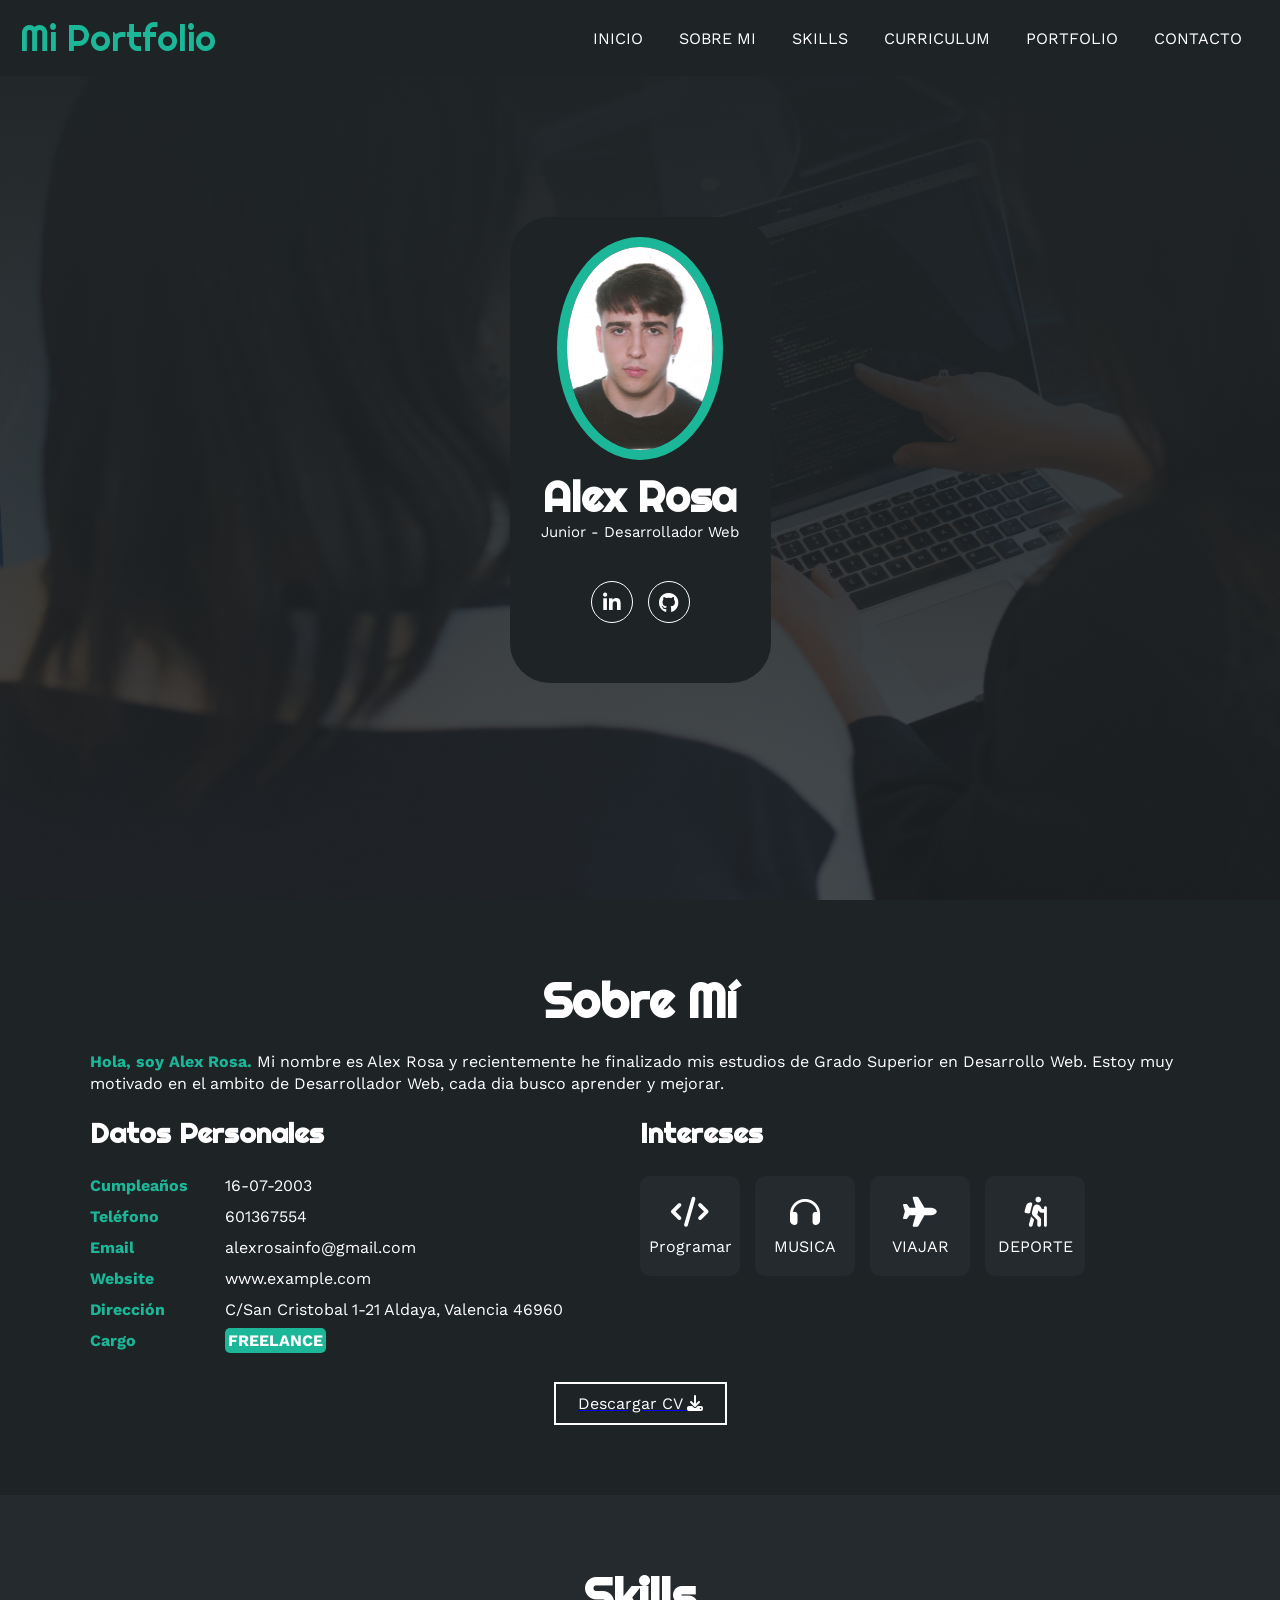
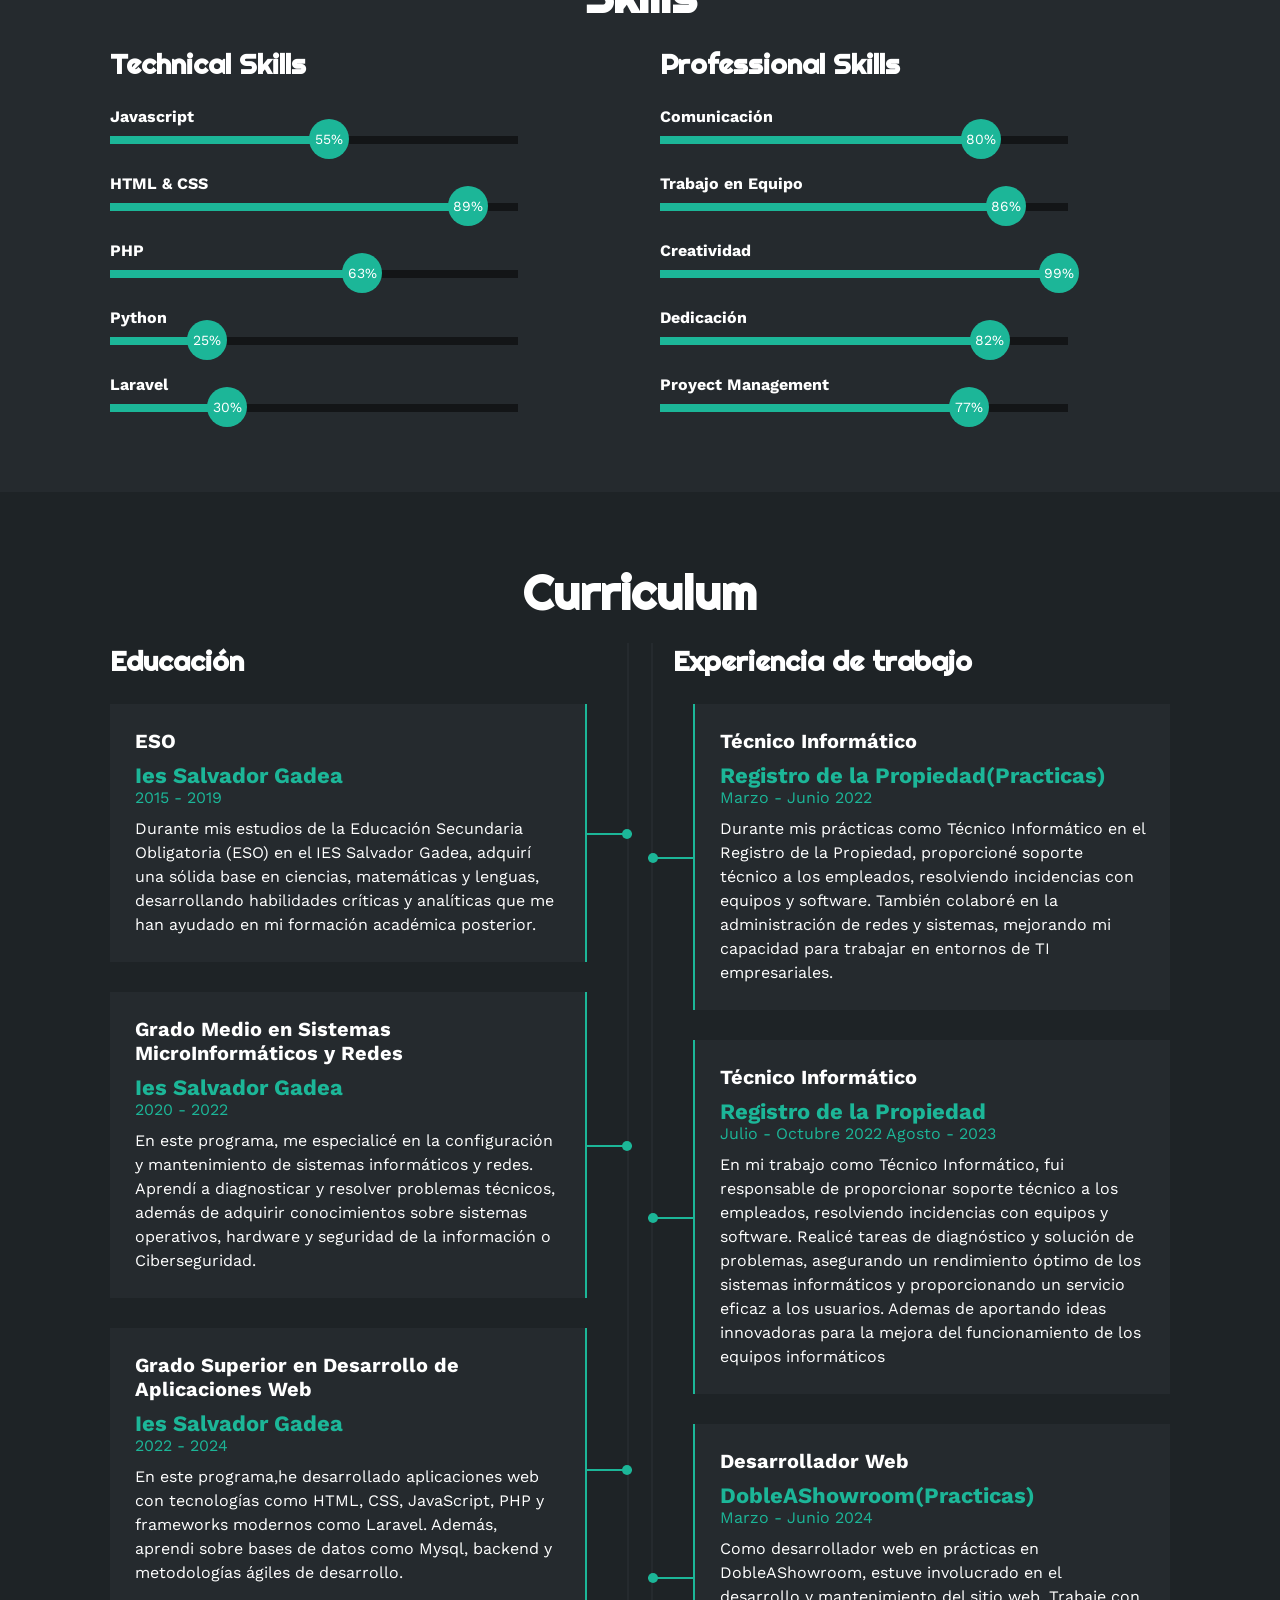
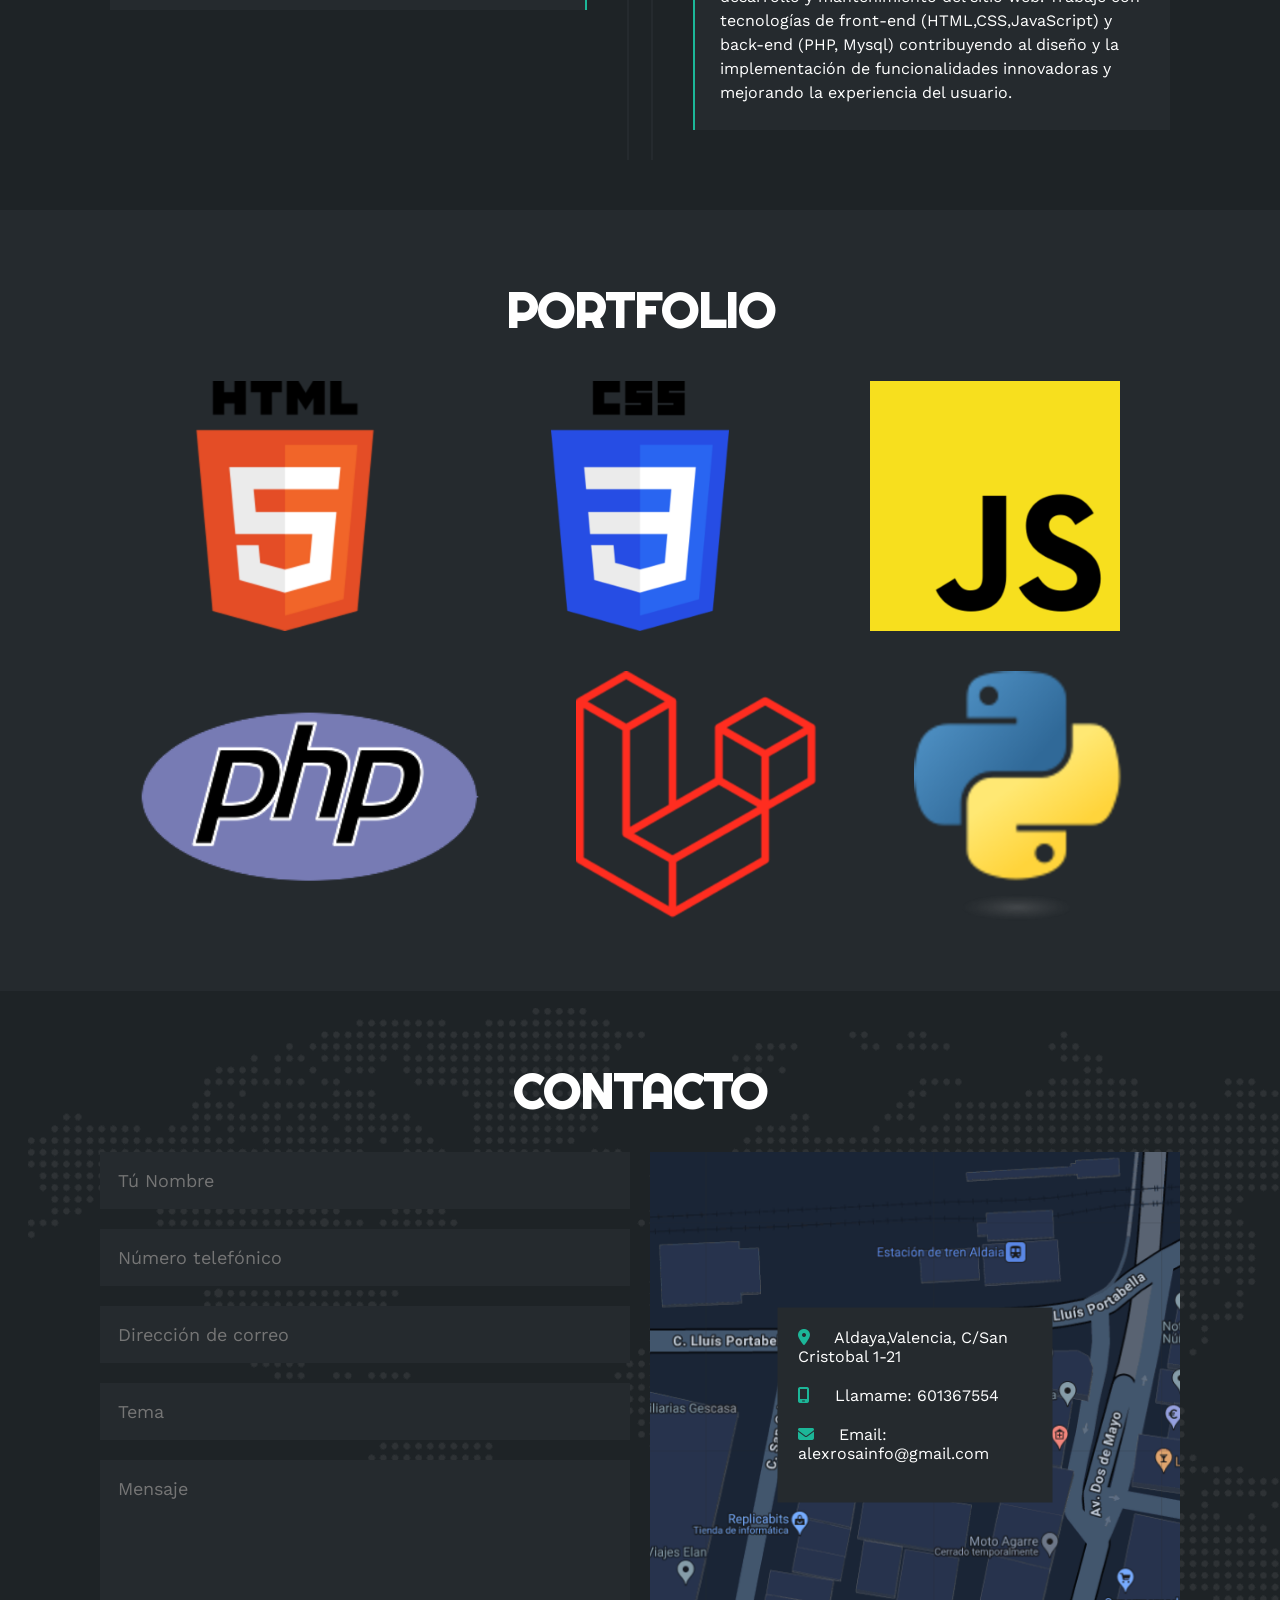
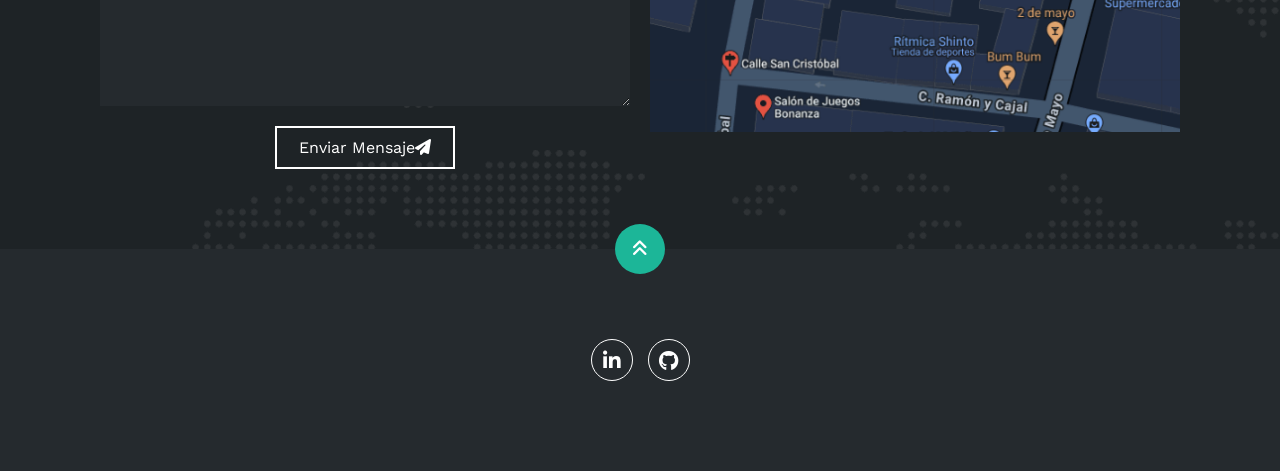
==== index.html @ 748b53f8 "update" ====
<!DOCTYPE html>
<html lang="es">
<head>
    <meta charset="UTF-8">
    <meta http-equiv="X-UA-Compatible" content="IE=edge">
    <meta name="viewport" content="width=device-width, initial-scale=1.0">
    <link rel="stylesheet" href="https://cdnjs.cloudflare.com/ajax/libs/font-awesome/6.1.2/css/all.min.css" integrity="sha512-1sCRPdkRXhBV2PBLUdRb4tMg1w2YPf37qatUFeS7zlBy7jJI8Lf4VHwWfZZfpXtYSLy85pkm9GaYVYMfw5BC1A==" crossorigin="anonymous" referrerpolicy="no-referrer" />
    <title>Portfolio</title>
    <link rel="stylesheet" href="estilo.css">
</head>
<body>
    <!-- MENU ENCABEZADO -->
    <div class="contenedor-header">
        <header>
            <div class="logo">
                <a href="#">Mi Portfolio</a>
            </div>
            <nav id="nav">
                <ul>
                    <li><a href="#inicio" onclick="seleccionar()">INICIO</a></li>
                    <li><a href="#sobremi" onclick="seleccionar()">SOBRE MI</a></li>
                    <li><a href="#skills" onclick="seleccionar()">SKILLS</a></li>
                    <li><a href="#curriculum" onclick="seleccionar()">CURRICULUM</a></li>
                    <li><a href="#portfolio" onclick="seleccionar()">PORTFOLIO</a></li>
                    <li><a href="#contacto" onclick="seleccionar()">CONTACTO</a></li>
                </ul>
            </nav>
            <div class="nav-responsive" onclick="mostrarOcultarMenu()">
                <i class="fa-solid fa-bars"></i>
            </div>
        </header>
    </div>

    <!-- SECCION INICIO -->
    <section id="inicio" class="inicio">
        <div class="contenido-banner">
            <div class="contenedor-img">
                <img src="img\hero.png" alt="">
            </div>
            <h1>Alex Rosa</h1>
            <h2>Junior - Desarrollador Web</h2>
            <div class="redes">
                <a href="https://www.linkedin.com/in/alex-rosa-garcía-aa5328310/"><i class="fa-brands fa-linkedin-in"></i></a>
                <a href="https://github.com/AlexRosa16"><i class="fa-brands fa-github"></i></a> 
            </div>
        </div>
    </section>

    <!-- SECCION SOBRE MI -->
    <section id="sobremi" class="sobremi">
        <div class="contenido-seccion">
            <h2>Sobre Mí</h2>
            <p><span>Hola, soy Alex Rosa.</span> Mi nombre es Alex Rosa y recientemente he finalizado mis estudios de Grado Superior en Desarrollo Web. Estoy muy motivado en el ambito de Desarrollador Web, cada dia busco aprender y mejorar.
                </p>

            <div class="fila">
                <!-- datos personales -->
                <div class="col">
                    <h3>Datos Personales</h3>
                    <ul>
                        <li>
                            <strong>Cumpleaños</strong>
                            16-07-2003
                        </li>
                        <li>
                            <strong>Teléfono</strong>
                            601367554
                        </li>
                        <li>
                            <strong>Email</strong>
                            alexrosainfo@gmail.com
                        </li>
                        <li>
                            <strong>Website</strong>
                            www.example.com
                        </li>
                        <li>
                            <strong>Dirección</strong>
                            C/San Cristobal 1-21 Aldaya, Valencia 46960
                        </li>
                        <li>
                            <strong>Cargo</strong>
                            <span>FREELANCE</span>
                        </li>
                    </ul>
                </div>

                <!-- intereses -->
                <div class="col">
                    <h3>Intereses</h3>
                    <div class="contenedor-intereses">
                        <div class="interes">
                            <i class="fa-solid fa-code"></i>
                            <span>Programar</span>
                        </div>
                        <div class="interes">
                            <i class="fa-solid fa-headphones"></i>
                            <span>MUSICA</span>
                        </div>
                        <div class="interes">
                            <i class="fa-solid fa-plane"></i>
                            <span>VIAJAR</span>
                        </div>

                        <div class="interes">
                            <i class="fa-solid fa-person-hiking"></i>
                            <span>DEPORTE</span>
                        </div>
                    </div>
                </div>
            </div>
            <a href="\Escritorio\curriculum" download="CV Alex Rosa García.pdf">
                <button>
                    Descargar CV <i class="fa-solid fa-download"></i>
                    <span class="overlay"></span>
                </button>            
            </a>
        </div>
    </section>

    <!-- SECCION SKILLS -->
    <section class="skills" id="skills">
        <div class="contenido-seccion">
            <h2>Skills</h2>
            <div class="fila">
                <!-- Technical Skill -->
                <div class="col">
                    <h3>Technical Skills</h3>
                    <div class="skill">
                        <span>Javascript</span>
                        <div class="barra-skill">
                            <div class="progreso">
                                <span>55%</span>
                            </div>
                        </div>
                    </div>
                    <div class="skill">
                        <span>HTML & CSS</span>
                        <div class="barra-skill">
                            <div class="progreso">
                                <span>89%</span>
                            </div>
                        </div>
                    </div>
                    <div class="skill">
                        <span>PHP</span>
                        <div class="barra-skill">
                            <div class="progreso">
                                <span>63%</span>
                            </div>
                        </div>
                    </div>
                    <div class="skill">
                        <span>Python</span>
                        <div class="barra-skill">
                            <div class="progreso">
                                <span>25%</span>
                            </div>
                        </div>
                    </div>
                    <div class="skill">
                        <span>Laravel</span>
                        <div class="barra-skill">
                            <div class="progreso">
                                <span>30%</span>
                            </div>
                        </div>
                    </div>
                </div>
                <!-- Professional Skills -->
                <div class="col">
                    <h3>Professional Skills</h3>
                    <div class="skill">
                        <span>Comunicación</span>
                        <div class="barra-skill">
                            <div class="progreso">
                                <span>80%</span>
                            </div>
                        </div>
                    </div>
                    <div class="skill">
                        <span>Trabajo en Equipo</span>
                        <div class="barra-skill">
                            <div class="progreso">
                                <span>86%</span>
                            </div>
                        </div>
                    </div>
                    <div class="skill">
                        <span>Creatividad</span>
                        <div class="barra-skill">
                            <div class="progreso">
                                <span>99%</span>
                            </div>
                        </div>
                    </div>
                    <div class="skill">
                        <span>Dedicación</span>
                        <div class="barra-skill">
                            <div class="progreso">
                                <span>82%</span>
                            </div>
                        </div>
                    </div>
                    <div class="skill">
                        <span>Proyect Management</span>
                        <div class="barra-skill">
                            <div class="progreso">
                                <span>77%</span>
                            </div>
                        </div>
                    </div>
                </div>
            </div>
        </div>
    </section>

    <!-- SECCION CURRICULUM -->
    <section id="curriculum" class="curriculum">
        <div class="contenido-seccion">
            <h2>Curriculum</h2>
            <div class="fila">
                <div class="col izquierda">
                    <h3>Educación</h3>
                    <div class="item izq">
                        <h4>ESO</h4>
                        <span class="casa">Ies Salvador Gadea</span>
                        <span class="fecha">2015 - 2019</span>
                        <p>Durante mis estudios de la Educación Secundaria Obligatoria (ESO) en el IES Salvador Gadea, adquirí una sólida base en ciencias, matemáticas y lenguas, desarrollando habilidades críticas y analíticas que me han ayudado en mi formación académica posterior.</p>
                        <div class="conectori">
                            <div class="circuloi"></div>
                        </div>
                    </div>
                    <div class="item izq">
                        <h4>Grado Medio en Sistemas MicroInformáticos y Redes</h4>
                        <span class="casa">Ies Salvador Gadea</span>
                        <span class="fecha">2020 - 2022</span>
                        <p>En este programa, me especialicé en la configuración y mantenimiento de sistemas informáticos y redes. Aprendí a diagnosticar y resolver problemas técnicos, además de adquirir conocimientos sobre sistemas operativos, hardware y seguridad de la información o Ciberseguridad.</p>
                        <div class="conectori">
                            <div class="circuloi"></div>
                        </div>
                    </div>
                    <div class="item izq">
                        <h4>Grado Superior en Desarrollo de Aplicaciones Web</h4>
                        <span class="casa">Ies Salvador Gadea</span>
                        <span class="fecha">2022 - 2024</span>
                        <p>En este programa,he desarrollado aplicaciones web con tecnologías como HTML, CSS, JavaScript, PHP y frameworks modernos como Laravel. Además, aprendi sobre bases de datos como Mysql, backend y metodologías ágiles de desarrollo.</p>
                        <div class="conectori">
                            <div class="circuloi"></div>
                        </div>
                    </div>
                </div>

                <div class="col derecha">
                    <h3>Experiencia de trabajo</h3>
                    <div class="item der">
                        <h4>Técnico Informático</h4>
                        <span class="casa">Registro de la Propiedad(Practicas)</span>
                        <span class="fecha">Marzo - Junio 2022</span>
                        <p>Durante mis prácticas como Técnico Informático en el Registro de la Propiedad, proporcioné soporte técnico a los empleados, resolviendo incidencias con equipos y software. También colaboré en la administración de redes y sistemas, mejorando mi capacidad para trabajar en entornos de TI empresariales.</p>
                        <div class="conectord">
                            <div class="circulod"></div>
                        </div>
                    </div>
                    <div class="item der">
                        <h4>Técnico Informático</h4>
                        <span class="casa">Registro de la Propiedad</span>
                        <span class="fecha">Julio - Octubre 2022 Agosto - 2023</span>
                        <p>En mi trabajo como Técnico Informático, fui responsable de proporcionar soporte técnico a los empleados, resolviendo incidencias con equipos y software. Realicé tareas de diagnóstico y solución de problemas, asegurando un rendimiento óptimo de los sistemas informáticos y proporcionando un servicio eficaz a los usuarios. Ademas de aportando ideas innovadoras para la mejora del funcionamiento de los equipos informáticos</p>
                        <div class="conectord">
                            <div class="circulod"></div>
                        </div>
                    </div>
                    <div class="item der">
                        <h4>Desarrollador Web</h4>
                        <span class="casa">DobleAShowroom(Practicas)</span>
                        <span class="fecha">Marzo - Junio 2024</span>
                        <p>Como desarrollador web en prácticas en DobleAShowroom, estuve involucrado en el desarrollo y mantenimiento del sitio web. Trabaje con tecnologías de front-end (HTML,CSS,JavaScript) y back-end (PHP, Mysql) contribuyendo al diseño y la implementación de funcionalidades innovadoras y mejorando la experiencia del usuario.</p>
                        <div class="conectord">
                            <div class="circulod"></div>
                        </div>
                    </div>
                </div>
            </div>
        </div>
    </section>

    <!-- SECCION PORTFOLIO -->
    <section id="portfolio" class="portfolio">
        <div class="contenido-seccion">
            <h2>PORTFOLIO</h2>
            <div class="galeria">
                <div class="proyecto">
                    <img src="img/htmld.png" alt="">
                    <div class="overlay">
                        <h3>HTML</h3>
                    </div>
                </div>
                <div class="proyecto">
                    <img src="img/css.png" alt="">
                    <div class="overlay">
                        <h3>CSS</h3>
                    </div>
                </div>
                <div class="proyecto">
                    <img src="img/js.png" alt="">
                    <div class="overlay">
                        <h3>JavaScript</h3>
                    </div>
                </div>
                <div class="proyecto1">
                    <img src="img/php.png" alt="">
                    <div class="overlay">
                        <h3>PHP</h3>
                    </div>
                </div>
                <div class="proyecto">
                    <img src="img/Laravel.png" alt="">
                    <div class="overlay">
                        <h3>Laravel</h3>
                    </div>
                </div>
                <div class="proyecto">
                    <img src="img/Python.png" alt="">
                    <div class="overlay">
                        <h3>Python</h3>
                    </div>
                </div>
            </div>
        </div>
    </section>

    <!-- SECCION CONTACTO -->
    <section id="contacto" class="contacto">
        <div class="contenido-seccion">
            <h2>CONTACTO</h2>
            <div class="fila">
                <!-- Formulario -->
                <div class="col">
                    <input type="text" placeholder="Tú Nombre">
                    <input type="text" placeholder="Número telefónico">
                    <input type="text" placeholder="Dirección de correo">
                    <input type="text" placeholder="Tema">
                    <textarea name="" id="" cols="30" rows="10" placeholder="Mensaje"></textarea>
                    <button>
                        Enviar Mensaje<i class="fa-solid fa-paper-plane"></i>
                        <span class="overlay"></span>
                    </button>
                </div>
                <!-- Mapa -->
                <div class="col">
                    <img src="img/ubicacion.png" alt="">
                    <div class="info">
                        <ul>
                            <li>
                                <i class="fa-solid fa-location-dot"></i>
                                Aldaya,Valencia, C/San Cristobal 1-21
                            </li>
                            <li>
                                <i class="fa-solid fa-mobile-screen"></i>
                                Llamame: 601367554
                            </li>
                            <li>
                                <i class="fa-solid fa-envelope"></i>
                                Email: alexrosainfo@gmail.com
                            </li>
                        </ul>
                    </div>
                </div>
            </div>
        </div>
    </section>

    <!-- footer -->
    <footer>
        <a href="#inicio" class="arriba">
            <i class="fa-solid fa-angles-up"></i>
        </a>
        <div class="redes">
            <a href="https://www.linkedin.com/in/alex-rosa-garcía-aa5328310/"><i class="fa-brands fa-linkedin-in"></i></a>
            <a href="https://github.com/AlexRosa16"><i class="fa-brands fa-github"></i></a> 
        </div>
    </footer>

    <script src="script.js"></script>
</body>
</html>
---- estilo.css ----
@import url('https://fonts.googleapis.com/css2?family=Righteous&family=Work+Sans:wght@100;300;400;600;800&display=swap');
*{
    box-sizing: border-box;
    font-family: 'Work Sans';
    margin: 0;
    padding: 0;
}
html{
    /* me permite deslizar cuando hago clic en los links del menu */
    scroll-behavior: smooth;
}
/* MENU */
.contenedor-header{
    background: #1e2326;
    position: fixed;
    width: 100%;
    top: 0;
    left: 0;    
    z-index: 99;
}
.contenedor-header header{
    max-width: 1400px;
    margin: auto;
    display: flex;
    justify-content: space-between;
    align-items: center;
    padding: 15px 20px;
}
.contenedor-header header .logo a{
    font-family: 'Righteous';
    font-size: 36px;
    color: #1CB698;
    text-decoration: none;
}
.contenedor-header header ul{
    display: flex;
    list-style: none;
}
.contenedor-header header nav ul li a{
    text-align: none;
    color: #fff;
    margin: 0 15px;
    padding: 3px;
    transition: .5s;
    text-decoration: none;
}
.contenedor-header header nav ul li a:hover{
    color: #1CB698;
}
.nav-responsive{
    background-color: #1CB698;
    color:#fff;
    padding: 5px 10px;
    border-radius: 5px;
    cursor: pointer;
    display: none;
}
/* SECCION I N I C I O */
.inicio{
    background: linear-gradient(to top, rgba(30,35,38,.8), rgba(30,35,38,1)),
    url(img/fondo.jpg);
    background-size: cover;
    height: 100vh;
    color: #fff;
    display: flex;
    align-items: center;
}
.inicio .contenido-banner{
    padding: 20px;
    background-color: #1e2326;
    max-width: 350px;
    margin: auto;
    text-align: center;
    border-radius: 40px;
}
.inicio .contenido-banner img{
    margin-top: 20px;
    border: 10px solid #1CB698;
    display: block;
    width: 75%;
    margin: auto;
    border-radius: 50%;
}
.inicio .contenido-banner h1{
    margin-top: 10px;
    font-size: 42px;
    font-family: 'Righteous';
}
.inicio .contenido-banner h2{
    font-size: 15px;
    font-weight: normal;
}
.inicio .contenido-banner .redes a{
    color: #fff;
    display: inline-block;
    text-decoration: none;
    border: 1px solid #fff;
    border-radius: 100%;
    width: 42px;
    height: 42px;
    line-height: 42px;
    margin: 40px 5px;
    font-size: 20px;
    transition: .3s;
}
.inicio .contenido-banner .redes a:hover{
    background-color: #1CB698;
}
.sobremi{
    background-color: #1e2326;
    color: #fff;
    padding: 50px 20px;
}
.sobremi .contenido-seccion{
    max-width: 1100px;
    margin: auto;
}
.sobremi h2{
    font-size: 48px;
    font-family: 'Righteous';
    text-align: center;
    padding: 20px 0;

}
.sobremi .contenido-seccion p{
    font: 18px;
    line-height: 22px;
    margin-bottom: 20px;
}
.sobremi .contenido-seccion p span{
    color: #1CB698;
    font-weight: bold;
}
.sobremi .fila{
    display: flex;
}
.sobremi .fila .col
{
    width: 50%;
}
.sobremi .fila .col h3{
    font-size: 28px;
    font-family: 'Righteous';
    margin-bottom: 25px;
}
.sobremi .fila .col ul{
    list-style: none;
}
.sobremi .fila .col ul li{
    margin: 12px 0;
}
.sobremi .fila .col ul li strong{
    display: inline-block;
    color: #1CB698;
    width: 130px;
}
.sobremi .fila .col ul li span{
    background-color: #1CB698;
    padding: 3px;
    font-weight: bold;
    border-radius: 5px;
}
.sobremi .fila .col .contenedor-intereses{
    display: flex;
    flex-wrap: wrap;
}
.sobremi .fila .col .contenedor-intereses .interes{
    width: 100px;
    height: 100px;
    background-color: #252A2E;
    border-radius: 10px;
    margin: 0 15px 15px 0;
    display: flex;
    flex-direction: column;
    align-items: center;
    justify-content: center;
    transition: .3s;
}.sobremi .fila .col .contenedor-intereses .interes:hover{
    background-color: #1CB698;
}
.sobremi .fila .col .contenedor-intereses .interes i{
    font-size: 30px;
    margin-bottom: 10px;
}
.sobremi button{
    cursor: pointer;
    background-color: transparent;
    border: 2px solid #fff;
    width: fit-content;
    display: block;
    margin: 20px auto;
    padding: 10px 22px;
    font-size: 16px;
    color: #fff;
    position: relative;
    z-index: 10;
}
.sobremi button .overlay{
    position: absolute;
    top: 0;
    left: 0;
    width: 0;
    height: 100%;
    background-color: #1CB698;
    z-index: -1;
    transition: 1s;
}
.sobremi button:hover .overlay{
    width: 100%;
}
/* SECCION S K I L L S */
.skills{
    background-color: #252A2E;
    color: #fff;
    padding: 50px 20px;
}
.skills .contenido-seccion{
    max-width: 1100px;
    margin: auto;
}
.skills h2{
    font-size: 48px;
    font-family: 'Righteous';
    text-align: center;
    padding: 20px 0;

}
.skills .fila{
    display: flex;
}
.skills .fila .col{
    width: 50%;
    padding: 0 20px;
}
.skills .fila .col h3{
    font-size: 28px;
    font-family: 'Righteous';
    margin-bottom: 25px;
}
.skills .skill > span{
    font-weight: bold;
    display: block;
    margin-bottom: 10px;
}
.skills .skill .barra-skill{
    height: 8px;
    width: 80%;
    background-color: #131517;
    position: relative;
    margin-bottom: 30px;
}
.skills .skill .progreso{
    background-color: #1CB698;
    position: absolute;
    top: 0;
    left: 0;
    height: 8px;
}
.skills .skill .barra-skill span{
    position: absolute;
    height: 40px;
    width: 40px;
    background-color: #1CB698;
    border-radius: 50px;
    line-height: 40px;
    text-align: center;
    top: -17px;
    right: -15px;
    font-size: 14px;
}
/* Estas clases se agregaran dinamicamente mediante javascript */
.skills .skill .javascript{
    width: 0%;
    animation: 2s javascript forwards;
}
@keyframes javascript {
    0%{width: 0%;}
    100%{width: 55%;}
}

.skills .skill .htmlcss{
    width: 0%;
    animation: 2s htmlcss forwards;
}
@keyframes htmlcss {
    0%{width: 0%;}
    100%{width: 89%;}
}

.skills .skill .photoshop{
    width: 0%;
    animation: 2s photoshop forwards;
}
@keyframes photoshop {
    0%{width: 0%;}
    100%{width: 63%;}
}

.skills .skill .wordpress{
    width: 0%;
    animation: 2s wordpress forwards;
}
@keyframes wordpress {
    0%{width: 0%;}
    100%{width: 25%;}
}

.skills .skill .drupal{
    width: 0%;
    animation: 2s drupal forwards;
}
@keyframes drupal {
    0%{width: 0%;}
    100%{width: 30%;}
}

.skills .skill .comunicacion{
    width: 0%;
    animation: 2s comunicacion forwards;
}
@keyframes comunicacion {
    0%{width: 0%;}
    100%{width: 80%;}
}

.skills .skill .trabajo{
    width: 0%;
    animation: 2s trabajo forwards;
}
@keyframes trabajo {
    0%{width: 0%;}
    100%{width: 86%;}
}

.skills .skill .creatividad{
    width: 0%;
    animation: 2s creatividad forwards;
}
@keyframes creatividad {
    0%{width: 0%;}
    100%{width: 99%;}
}

.skills .skill .dedicacion{
    width: 0%;
    animation: 2s dedicacion forwards;
}
@keyframes dedicacion {
    0%{width: 0%;}
    100%{width: 82%;}
}

.skills .skill .proyect{
    width: 0%;
    animation: 2s proyect forwards;
}
@keyframes proyect {
    0%{width: 0%;}
    100%{width: 77%;}
}
/* SECCION CURRICULUM */
.curriculum{
    background-color: #1e2326;
    color: #fff;
    padding: 50px 20px;
}
.curriculum .contenido-seccion{
    max-width: 1100px;
    margin: auto;
}
.curriculum h2{
    font-size: 48px;
    font-family: 'Righteous';
    text-align: center;
    padding: 20px 0;

}
.curriculum .fila{
    display: flex;
    justify-content: space-between;
}
.curriculum .fila .col{
    width: 49%;
    padding: 0 20px;
}
.curriculum .fila .col h3{
    font-size: 28px;
    font-family: 'Righteous';
    margin-bottom: 25px;
}
.curriculum .fila .izquierda{
    border-right: 2px solid #252A2E;
}
.curriculum .fila .derecha{
    border-left: 2px solid #252A2E;
}
.curriculum .fila .item{
    padding: 25px;
    margin-bottom: 30px;
    background-color: #252A2E;
    position: relative;
}
.curriculum .fila .item h4{
    font-size: 20px;
    margin-bottom: 10px;
}
.curriculum .fila .item .casa{
    color: #1CB698;
    font-size: 22px;
    font-weight: bold;
    display: block;
}
.curriculum .fila .item .fecha{
    display: block;
    color: #1CB698;
    margin-bottom: 10px;
}
.curriculum .fila .item p{
    line-height: 24px;
}
.curriculum .fila .izq{
    border-right: 2px solid #1CB698;
    margin-right: 20px;
}
.curriculum .fila .der{
    border-left: 2px solid #1CB698;
    margin-left: 20px;
}
.curriculum .fila .item .conectori{
    height: 2px;
    background-color: #1CB698;
    width: 47px;
    position: absolute;
    top: 50%;
    right: -47px;
    z-index: 5;
}
.curriculum .fila .item .conectori .circuloi{
    display: block;
    height: 10px;
    width: 10px;
    border-radius: 50%;
    background-color: #1CB698;
    float: right;
    position: relative;
    bottom: 4px;
}
.curriculum .fila .item .conectord{
    height: 2px;
    background-color: #1CB698;
    width: 47px;
    position: absolute;
    top: 50%;
    left: -47px;
    z-index: 5;
}
.curriculum .fila .item .conectord .circulod{
    display: block;
    height: 10px;
    width: 10px;
    border-radius: 50%;
    background-color: #1CB698;
    float: left;
    position: relative;
    bottom: 4px;
}
/* SECCION PORTFOLIO */
.portfolio {
    background-color: #252A2E;
    color: #fff;
    padding: 50px 20px;
}

.portfolio .contenido-seccion {
    max-width: 1100px;
    margin: auto;
}

.portfolio h2 {
    font-size: 48px;
    font-family: 'Righteous';
    text-align: center;
    padding: 20px 0;
}

.portfolio .galeria {
    display: flex;
    flex-wrap: wrap;
    justify-content: space-around;
}

.portfolio .galeria .proyecto {
    position: relative;
    height: 250px; /* Altura fija para mantener proporción */
    margin: 20px;
    cursor: pointer;
    overflow: hidden; /* Oculta el desbordamiento de las imágenes */
}

.portfolio .galeria .proyecto img {
    width: 100%;
    height: 100%;
    object-fit: cover; /* Mantiene la proporción y llena el contenedor */
    display: block;
}


.portfolio .galeria .proyecto .overlay {
    position: absolute;
    top: 0;
    width: 100%;
    height: 100%;
    text-align: center;
    background: linear-gradient(rgba(28, 182, 152, 0.8), rgba(28, 182, 152, 0.8));
    display: flex;
    flex-direction: column;
    justify-content: center;
    transition: 1s;
    font-size: 18px;
    letter-spacing: 3px;
    opacity: 0;
}

.portfolio .galeria .proyecto .overlay h3 {
    margin-bottom: 20px;
    transition: 1s;
}

.portfolio .galeria .proyecto:hover .overlay {
    opacity: 1;
}

.portfolio .galeria .proyecto:hover .overlay h3 {
    margin-bottom: 0px;
}


.portfolio .galeria .proyecto1 {
    position: relative;
    height: 250px; /* Altura fija para mantener proporción */
    margin: 20px;
    cursor: pointer;
    overflow: hidden; /* Oculta el desbordamiento de las imágenes */
}

.portfolio .galeria .proyecto1 img {
    width: 340px;
    height: 100%;
    object-fit: cover; /* Mantiene la proporción y llena el contenedor */
    display: block;
}


.portfolio .galeria .proyecto1 .overlay {
    position: absolute;
    top: 0;
    width: 110%;
    height: 110%;
    text-align: center;
    background: linear-gradient(rgba(28, 182, 152, 0.8), rgba(28, 182, 152, 0.8));
    display: flex;
    flex-direction: column;
    justify-content: center;
    transition: 1s;
    font-size: 18px;
    letter-spacing: 3px;
    opacity: 0;
    padding: 100px;
}

.portfolio .galeria .proyecto1 .overlay h3 {
    margin-bottom: 20px;
    transition: 1s;
}

.portfolio .galeria .proyecto1:hover .overlay {
    opacity: 1;
}

.portfolio .galeria .proyecto1:hover .overlay h3 {
    margin-bottom: 0px;
}

/* SECCION CONTACTO */
.contacto{
    background-image: url(img/contact_bg.png);
    background-color: #1e2326;
    color: #fff;
    padding: 50px 0;
}
.contacto .contenido-seccion{
    max-width: 1100px;
    margin: auto;
}
.contacto h2{
    font-size: 48px;
    font-family: 'Righteous';
    text-align: center;
    padding: 20px 0;
}
.contacto .fila{
    display: flex;
}
.contacto .col{
    width: 50%;
    padding: 10px;
    position: relative;
}
.contacto .col input, .contacto .col textarea{
    display: block;
    width: 100%;
    padding: 18px;
    border: none;
    margin-bottom: 20px;
    background-color: #252A2E;
    color: #fff;
    font-size: 18px;
}
.contacto button{
    cursor: pointer;
    background-color: transparent;
    border: 2px solid #fff;
    width: fit-content;
    display: block;
    margin: 20px auto;
    padding: 10px 22px;
    font-size: 16px;
    color: #fff;
    position: relative;
    z-index: 10;
}
.contacto button .overlay{
    position: absolute;
    top: 0;
    left: 0;
    width: 0;
    height: 100%;
    background-color: #1CB698;
    z-index: -1;
    transition: 1s;
}
.contacto button:hover .overlay{
    width: 100%;
}
.contacto .col img{
    width: 100%;
}
.contacto .col .info{
    position: absolute;
    top: 40%;
    background-color: #252A2E;
    padding: 20px;
    max-swidth: 350px;
    left: 50%;
    transform: translate(-50%, -50%);
}
.contacto .col .info ul{
    list-style: none;
}
.contacto .col .info ul li{
    margin-bottom: 20px;
}
.contacto .col .info ul li i{
    color: #1CB698;
    display: inline-block;
    margin-right: 20px;
}
footer{
    background-color: #252A2E;
    color: #fff;
    padding: 50px 0 30px 0;
    text-align: center;
    position: relative;
    width: 100%;
}
footer .redes{
    margin-bottom: 20px;
}
footer .redes a{
    color: #fff;
    display: inline-block;
    text-decoration: none;
    border: 1px solid #fff;
    border-radius: 100%;
    width: 42px;
    height: 42px;
    line-height: 42px;
    margin: 40px 5px;
    font-size: 20px;
    transition: .3s;
}
footer .arriba{
    display: block;
    width: 50px;
    height: 50px;
    background-color: #1CB698;
    color: #fff;
    position: absolute;
    left: 50%;
    transform: translateX(-50%);
    top: -25px;
    border-radius: 50%;
    line-height: 50px;
    font-size: 18px;
}
/* SECCION RESPONSIVE */
@media screen and (max-width:980px){
    nav{
        display: none;
    }
    .nav-responsive{
        display: block;
    }
    nav.responsive{
        display: block;
        position: absolute;
        right: 0;
        top: 75px;
        background-color: #252A2E;
        width: 180px;
    }
    nav.responsive ul{
        display: block !important;
    }
    nav.responsive ul li{
        border-bottom: 1px solid #fff;
        padding: 10px 0;
    }
}
@media screen and (max-width:700px){
    .sobremi .fila{
        display: block;
    }
    .sobremi .fila .col{
        width: fit-content;
    }

    .skills .fila{
        display: block;
    }
    .skills .fila .col{
        width: 100%;
    }
    .skills .fila .col .barra-skill{
        width: 100%;
    }

    .curriculum .fila{
        display: block;
    }
    .curriculum .fila .col{
        width: 90%;
    }
    .curriculum .fila .derecha{
        margin-left: 20px;
    }

    .portfolio .galeria{
        display: block;
        width: 100%;
    }
    .portfolio .galeria .proyecto{
        max-width: 100%;
    }
    .portfolio .galeria .proyecto img{
        width: 100%;
    }
    .contacto .fila{
        display: block;
    }
    .contacto .fila .col{
        width: 100%;
    }
}
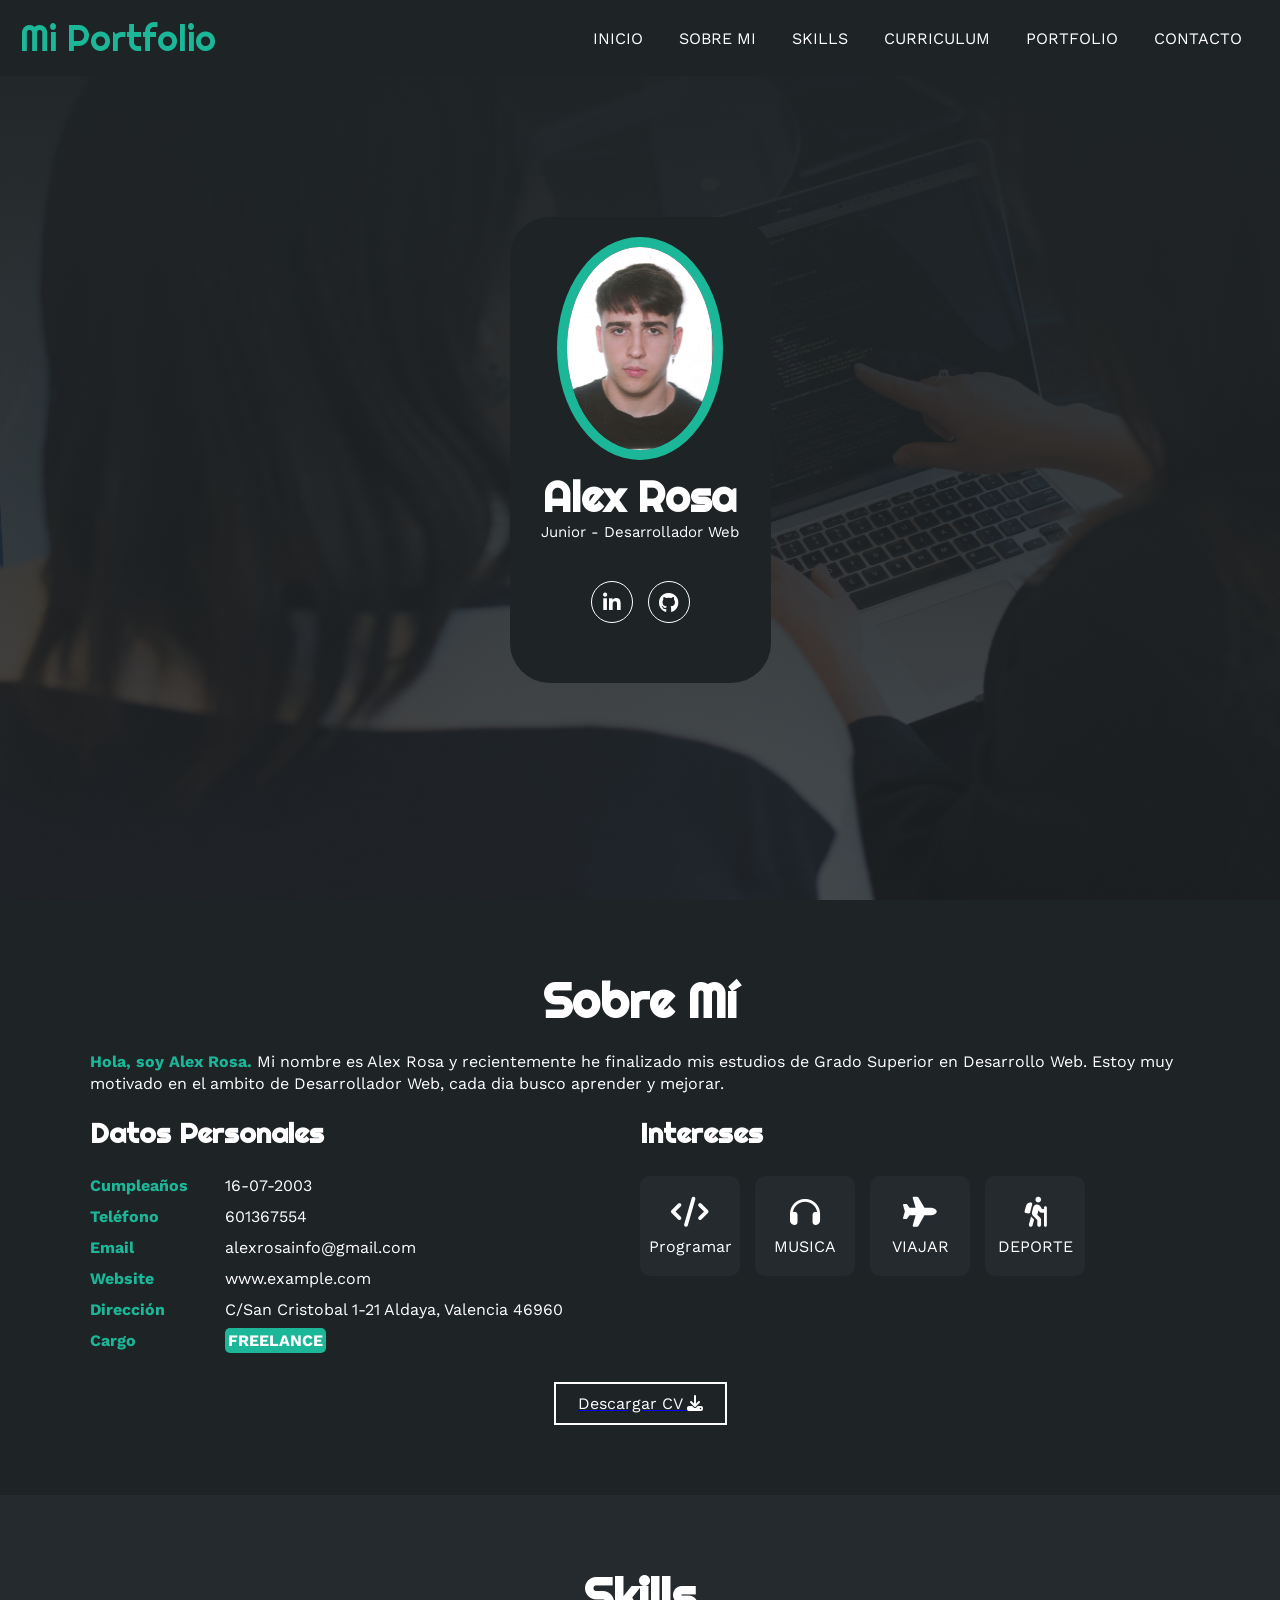
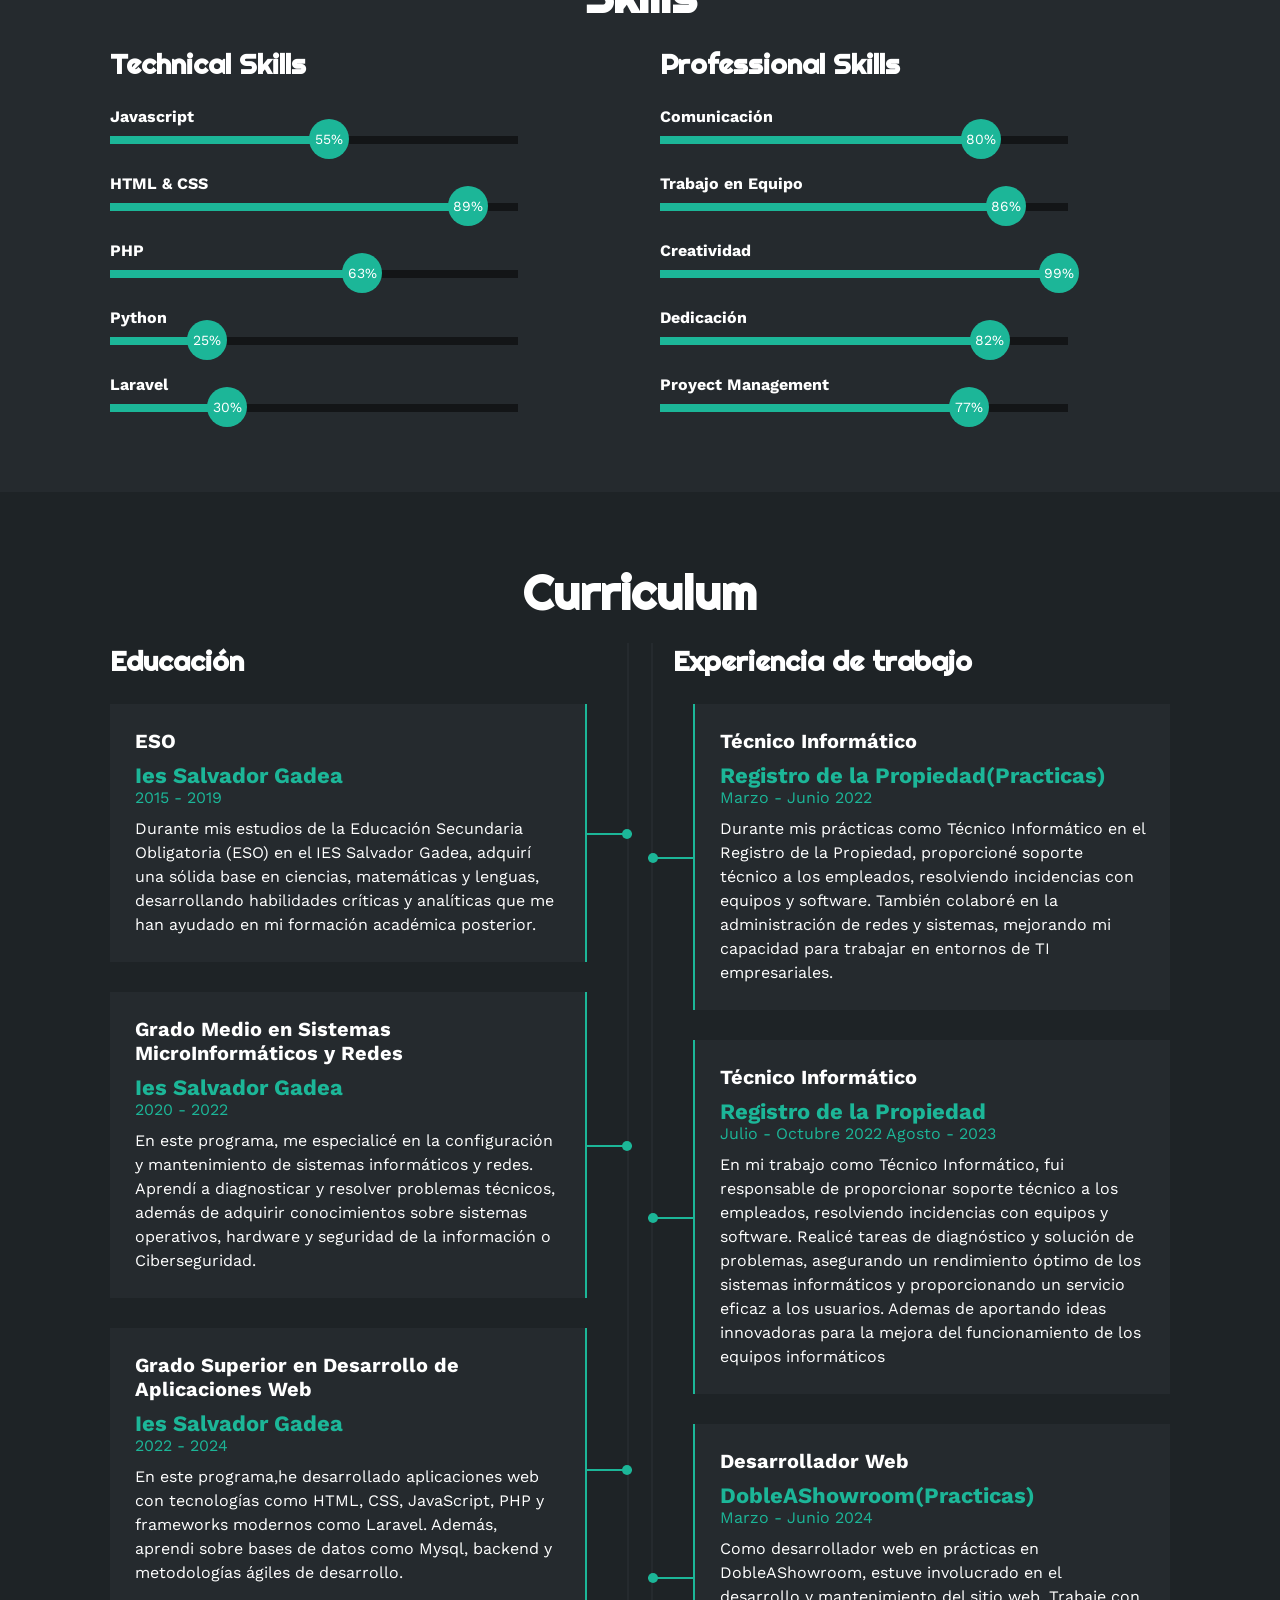
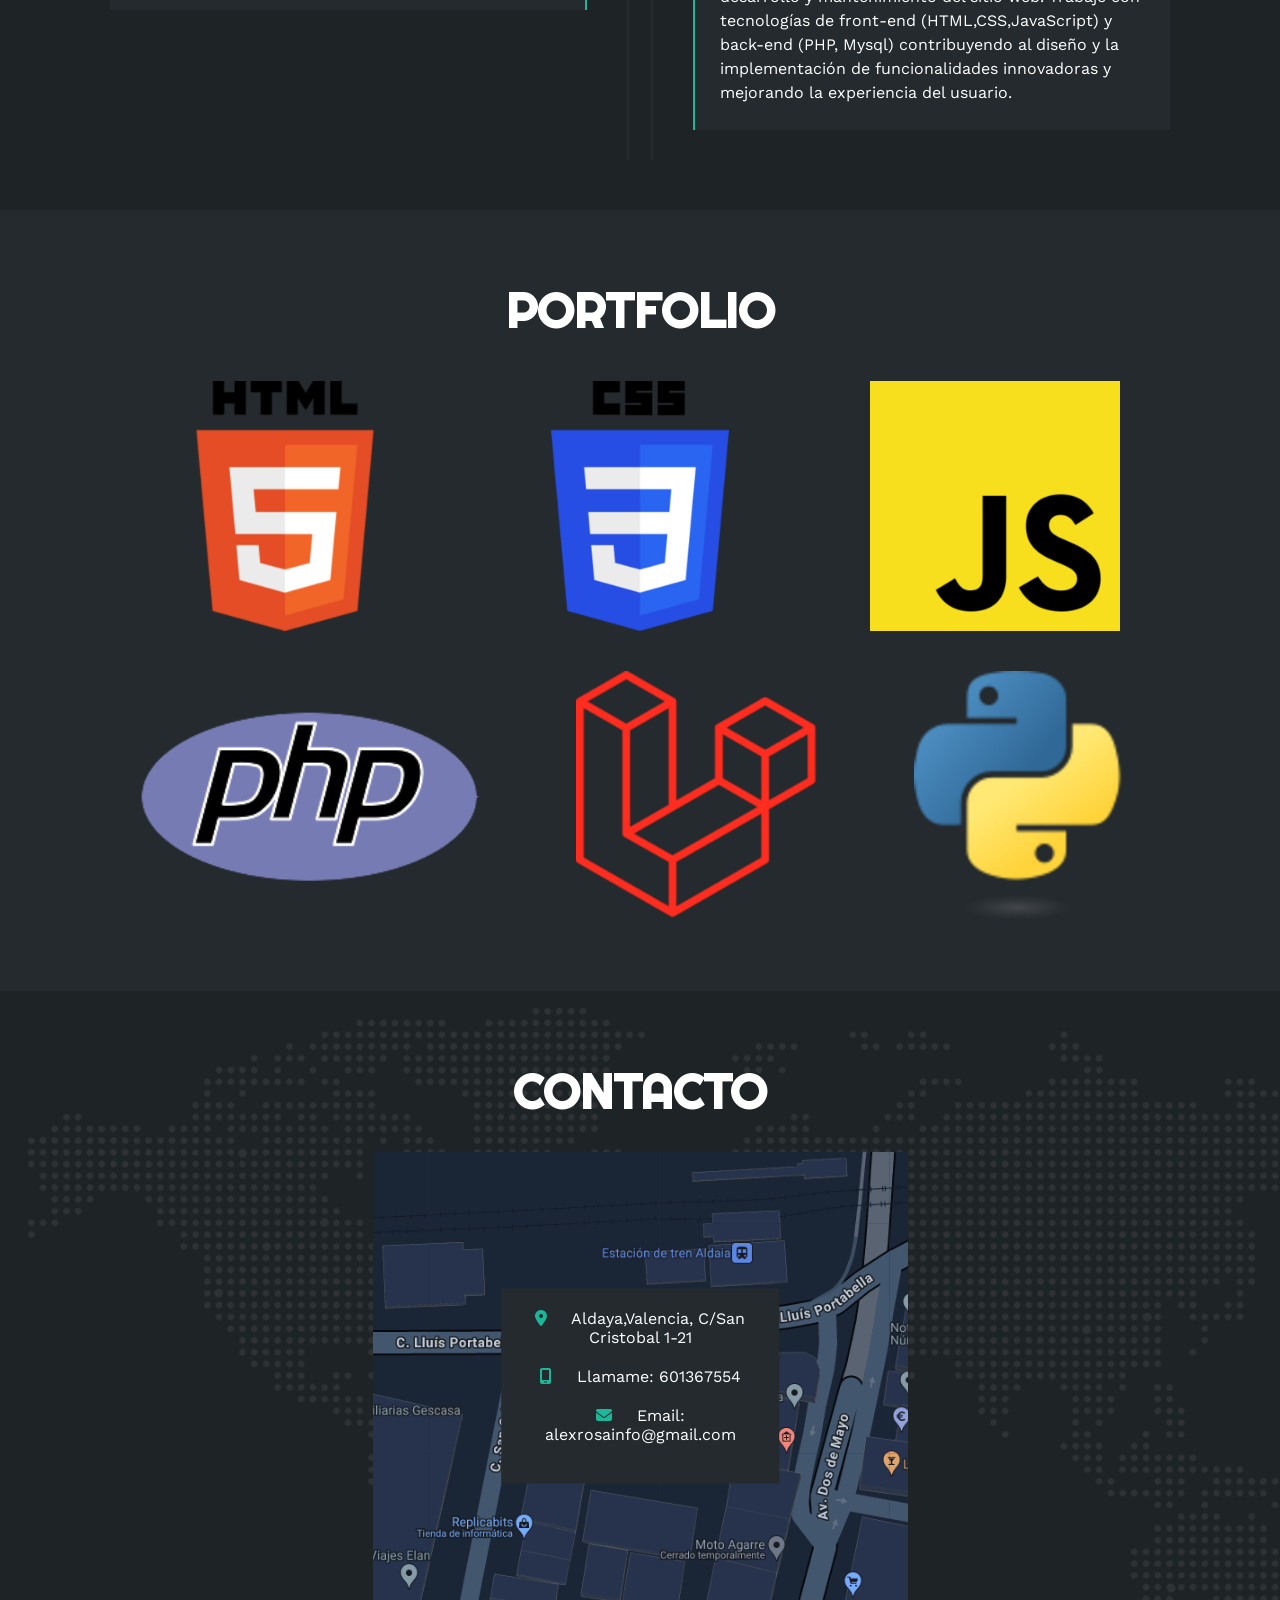
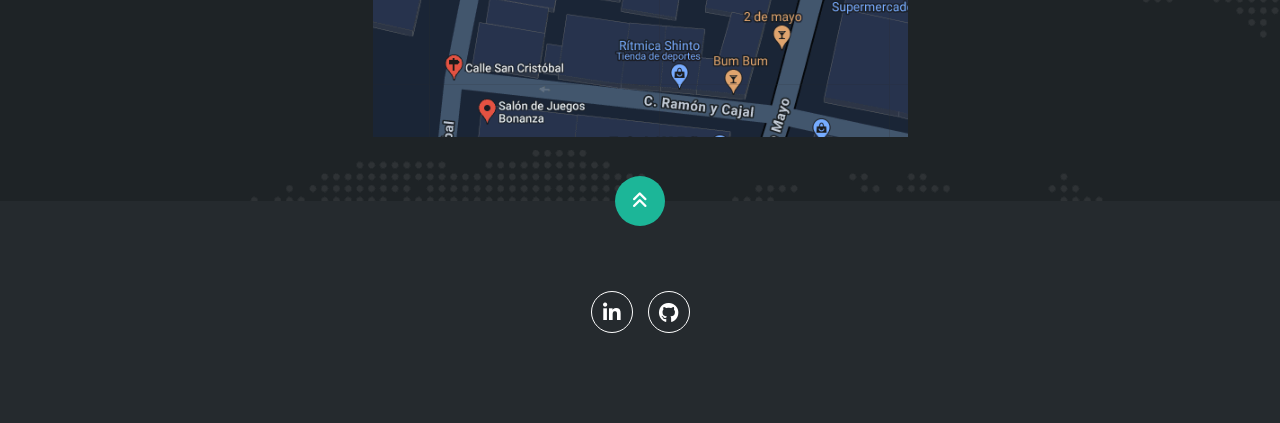
==== commit 8cc27887: "modificado" ====
--- a/index.html
+++ b/index.html
@@ -334,19 +334,6 @@
     <section id="contacto" class="contacto">
         <div class="contenido-seccion">
             <h2>CONTACTO</h2>
-            <div class="fila">
-                <!-- Formulario -->
-                <div class="col">
-                    <input type="text" placeholder="Tú Nombre">
-                    <input type="text" placeholder="Número telefónico">
-                    <input type="text" placeholder="Dirección de correo">
-                    <input type="text" placeholder="Tema">
-                    <textarea name="" id="" cols="30" rows="10" placeholder="Mensaje"></textarea>
-                    <button>
-                        Enviar Mensaje<i class="fa-solid fa-paper-plane"></i>
-                        <span class="overlay"></span>
-                    </button>
-                </div>
                 <!-- Mapa -->
                 <div class="col">
                     <img src="img/ubicacion.png" alt="">
--- a/estilo.css
+++ b/estilo.css
@@ -587,10 +587,14 @@
     background-color: #1e2326;
     color: #fff;
     padding: 50px 0;
+    text-align: center;
+    align-items: center;
+    display: flex;
 }
 .contacto .contenido-seccion{
     max-width: 1100px;
     margin: auto;
+
 }
 .contacto h2{
     font-size: 48px;
@@ -602,7 +606,7 @@
     display: flex;
 }
 .contacto .col{
-    width: 50%;
+    width: 100%;
     padding: 10px;
     position: relative;
 }
@@ -650,7 +654,7 @@
     top: 40%;
     background-color: #252A2E;
     padding: 20px;
-    max-swidth: 350px;
+    max-width: 350px;
     left: 50%;
     transform: translate(-50%, -50%);
 }
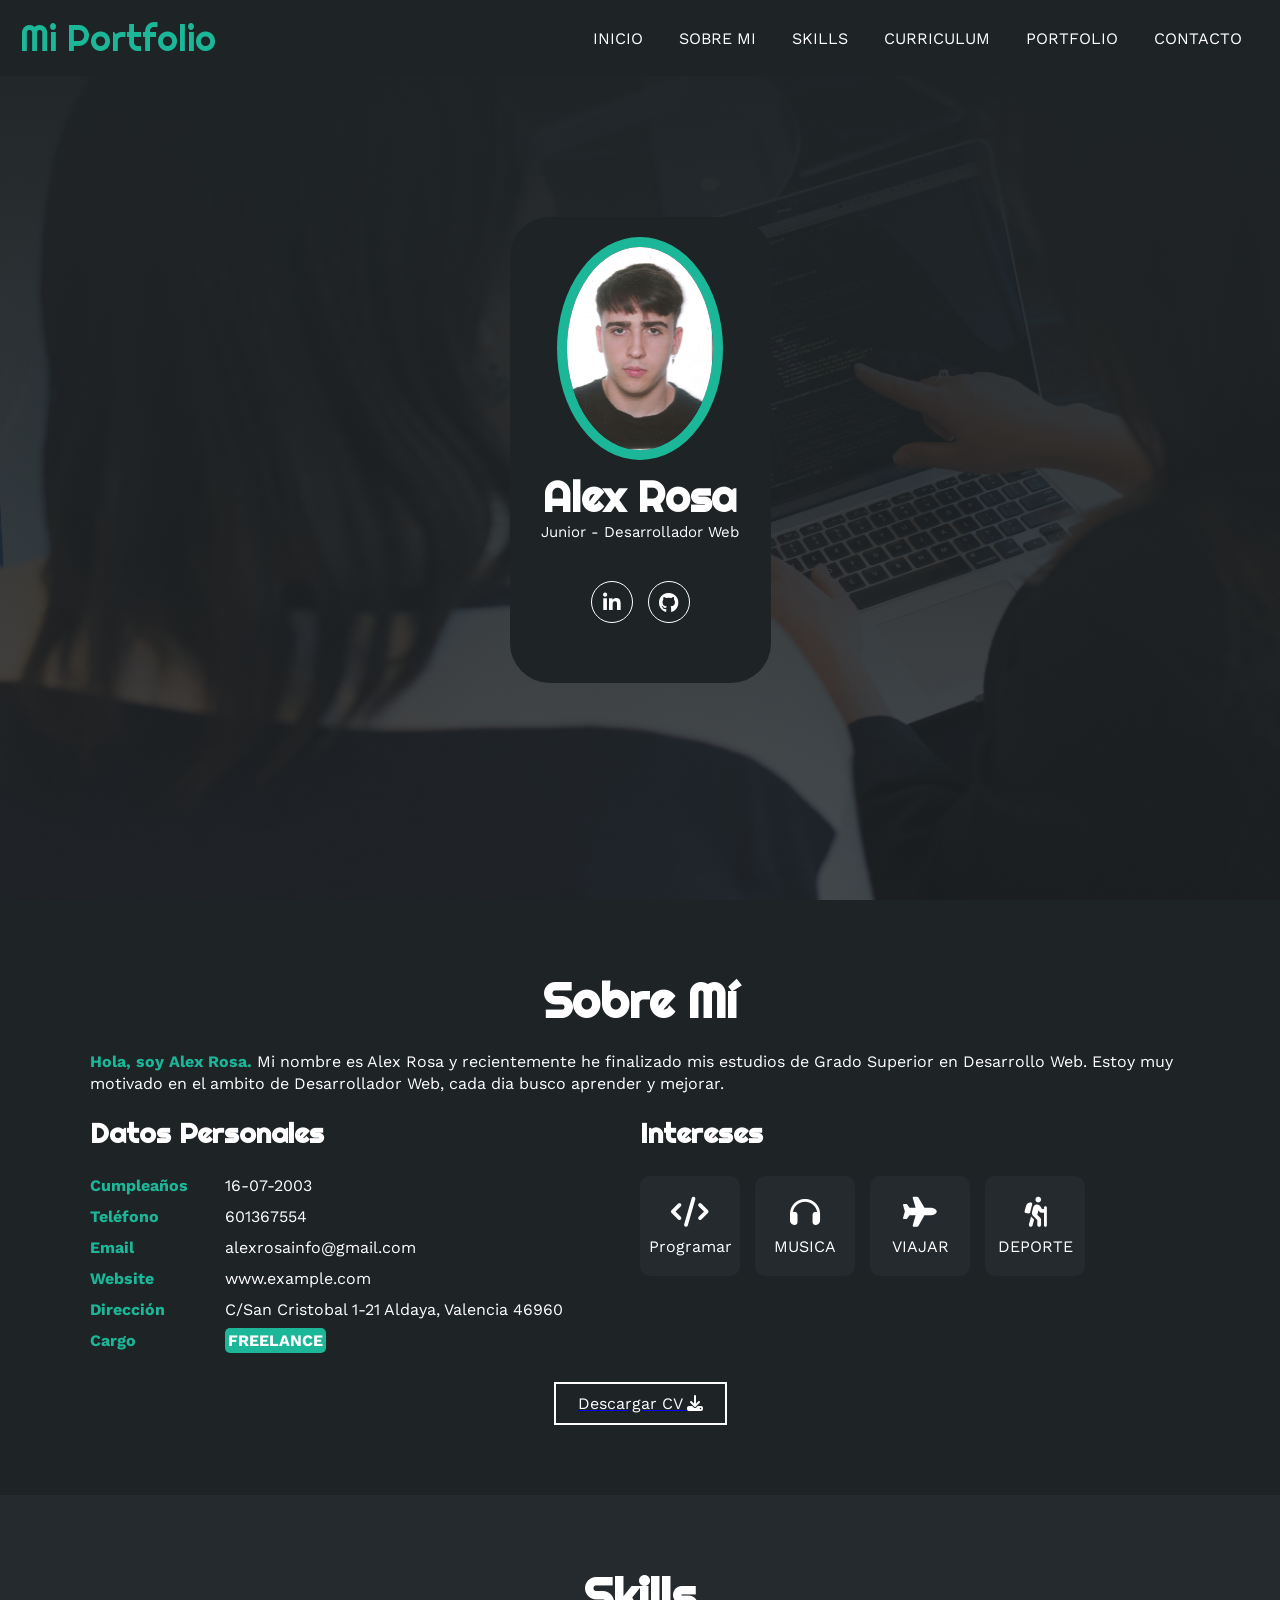
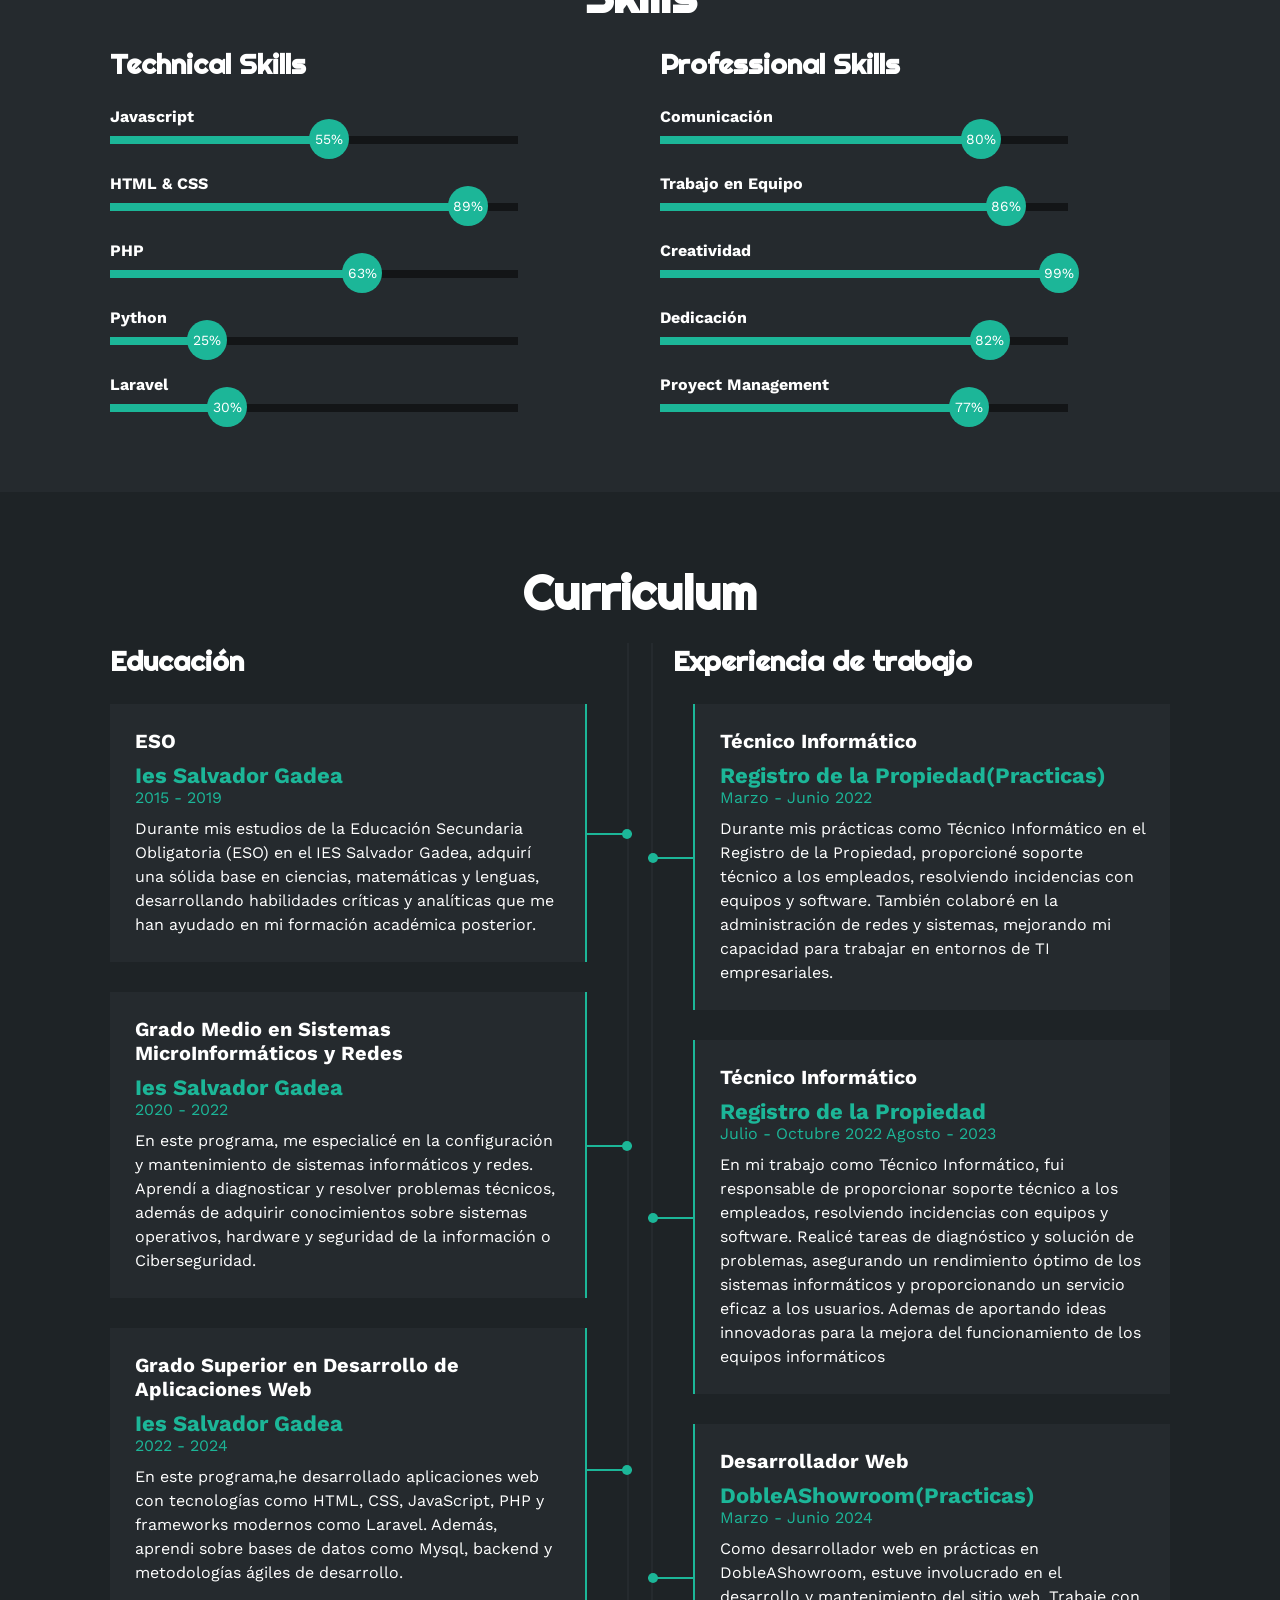
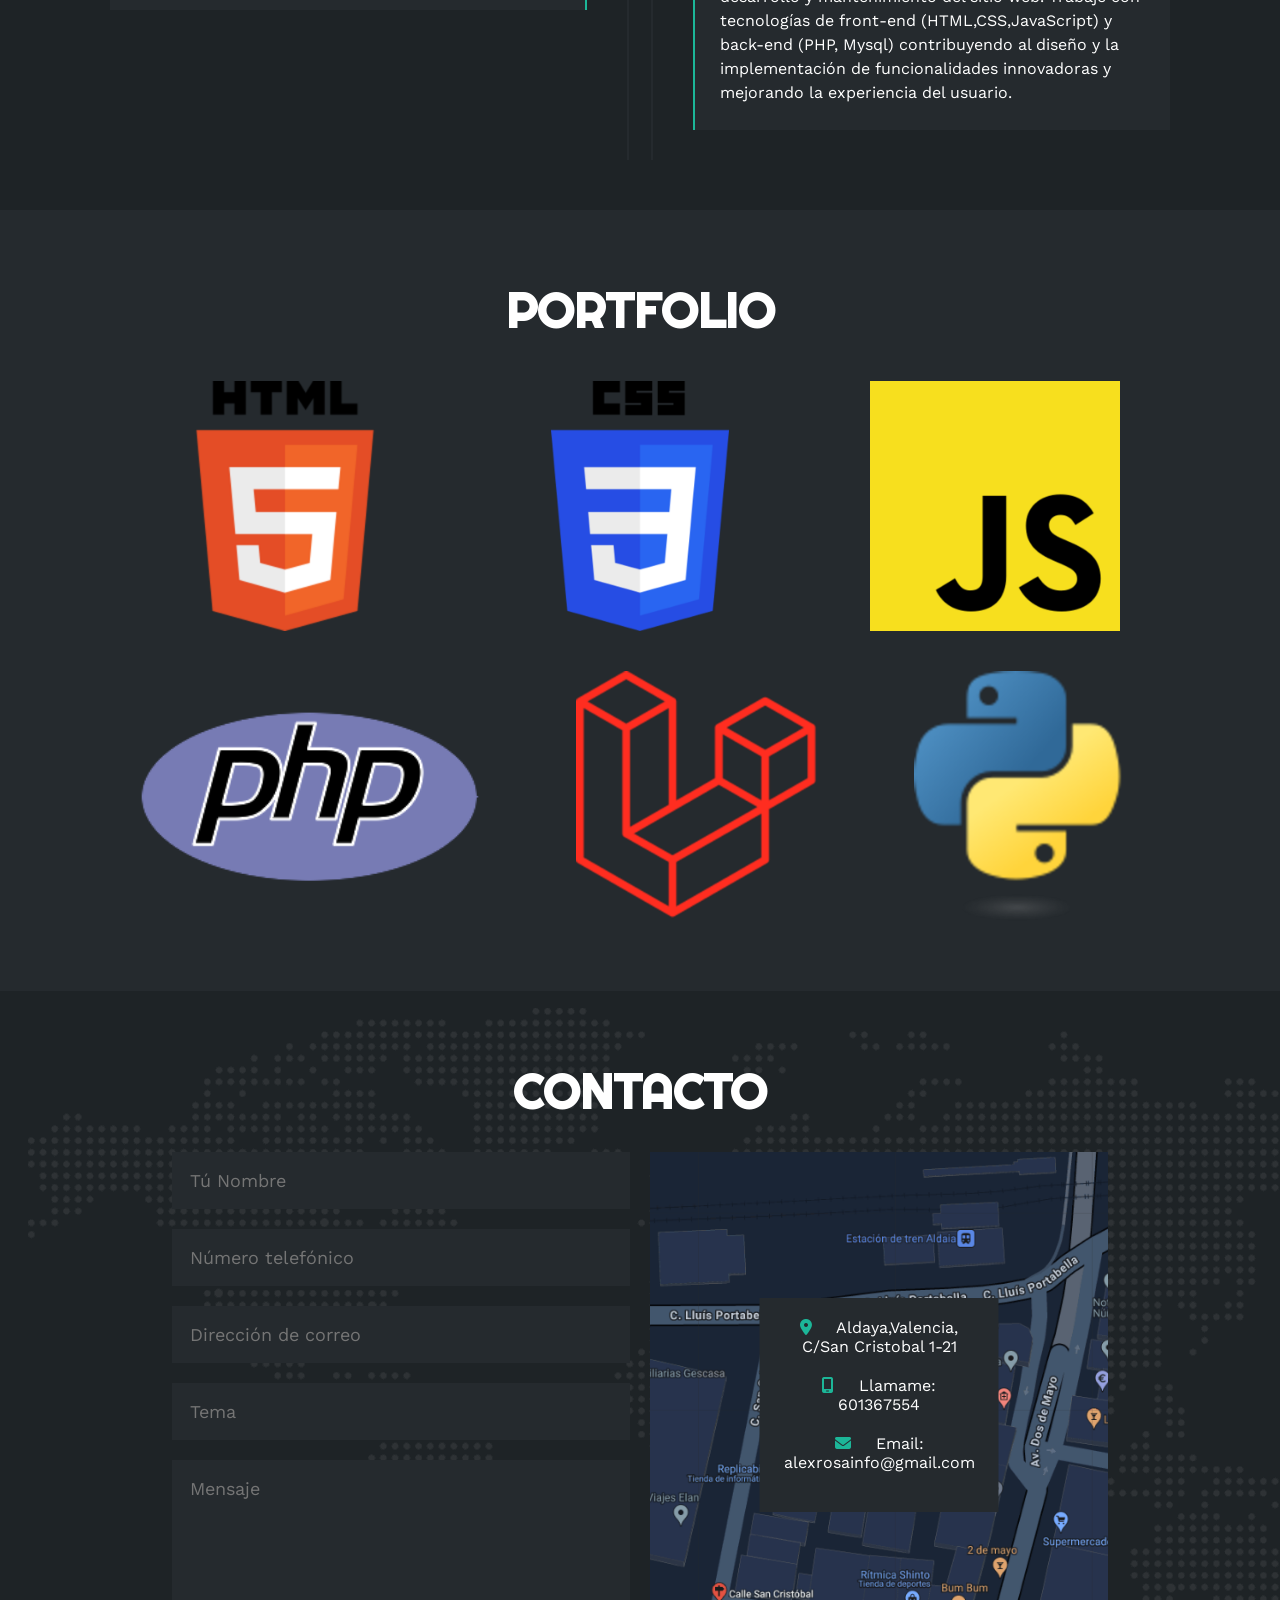
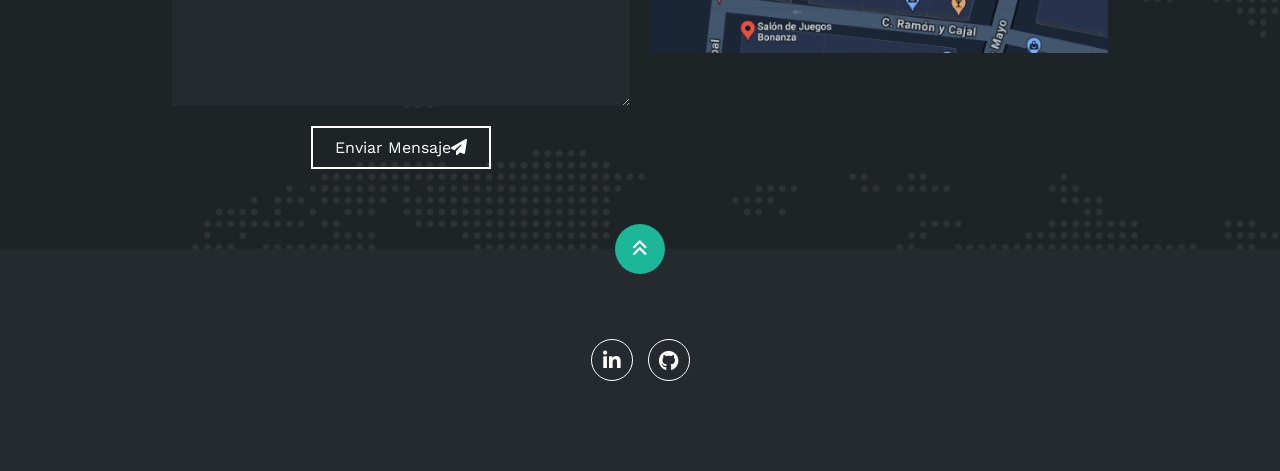
==== commit c57449b7: "Merge branch 'main' of https://github.com/AlexRosa16/Portfolio" ====
--- a/index.html
+++ b/index.html
@@ -334,6 +334,19 @@
     <section id="contacto" class="contacto">
         <div class="contenido-seccion">
             <h2>CONTACTO</h2>
+            <div class="fila">
+                <!-- Formulario -->
+                <div class="col">
+                    <input type="text" placeholder="Tú Nombre">
+                    <input type="text" placeholder="Número telefónico">
+                    <input type="text" placeholder="Dirección de correo">
+                    <input type="text" placeholder="Tema">
+                    <textarea name="" id="" cols="30" rows="10" placeholder="Mensaje"></textarea>
+                    <button>
+                        Enviar Mensaje<i class="fa-solid fa-paper-plane"></i>
+                        <span class="overlay"></span>
+                    </button>
+                </div>
                 <!-- Mapa -->
                 <div class="col">
                     <img src="img/ubicacion.png" alt="">
@@ -371,4 +384,4 @@
 
     <script src="script.js"></script>
 </body>
-</html>+</html>
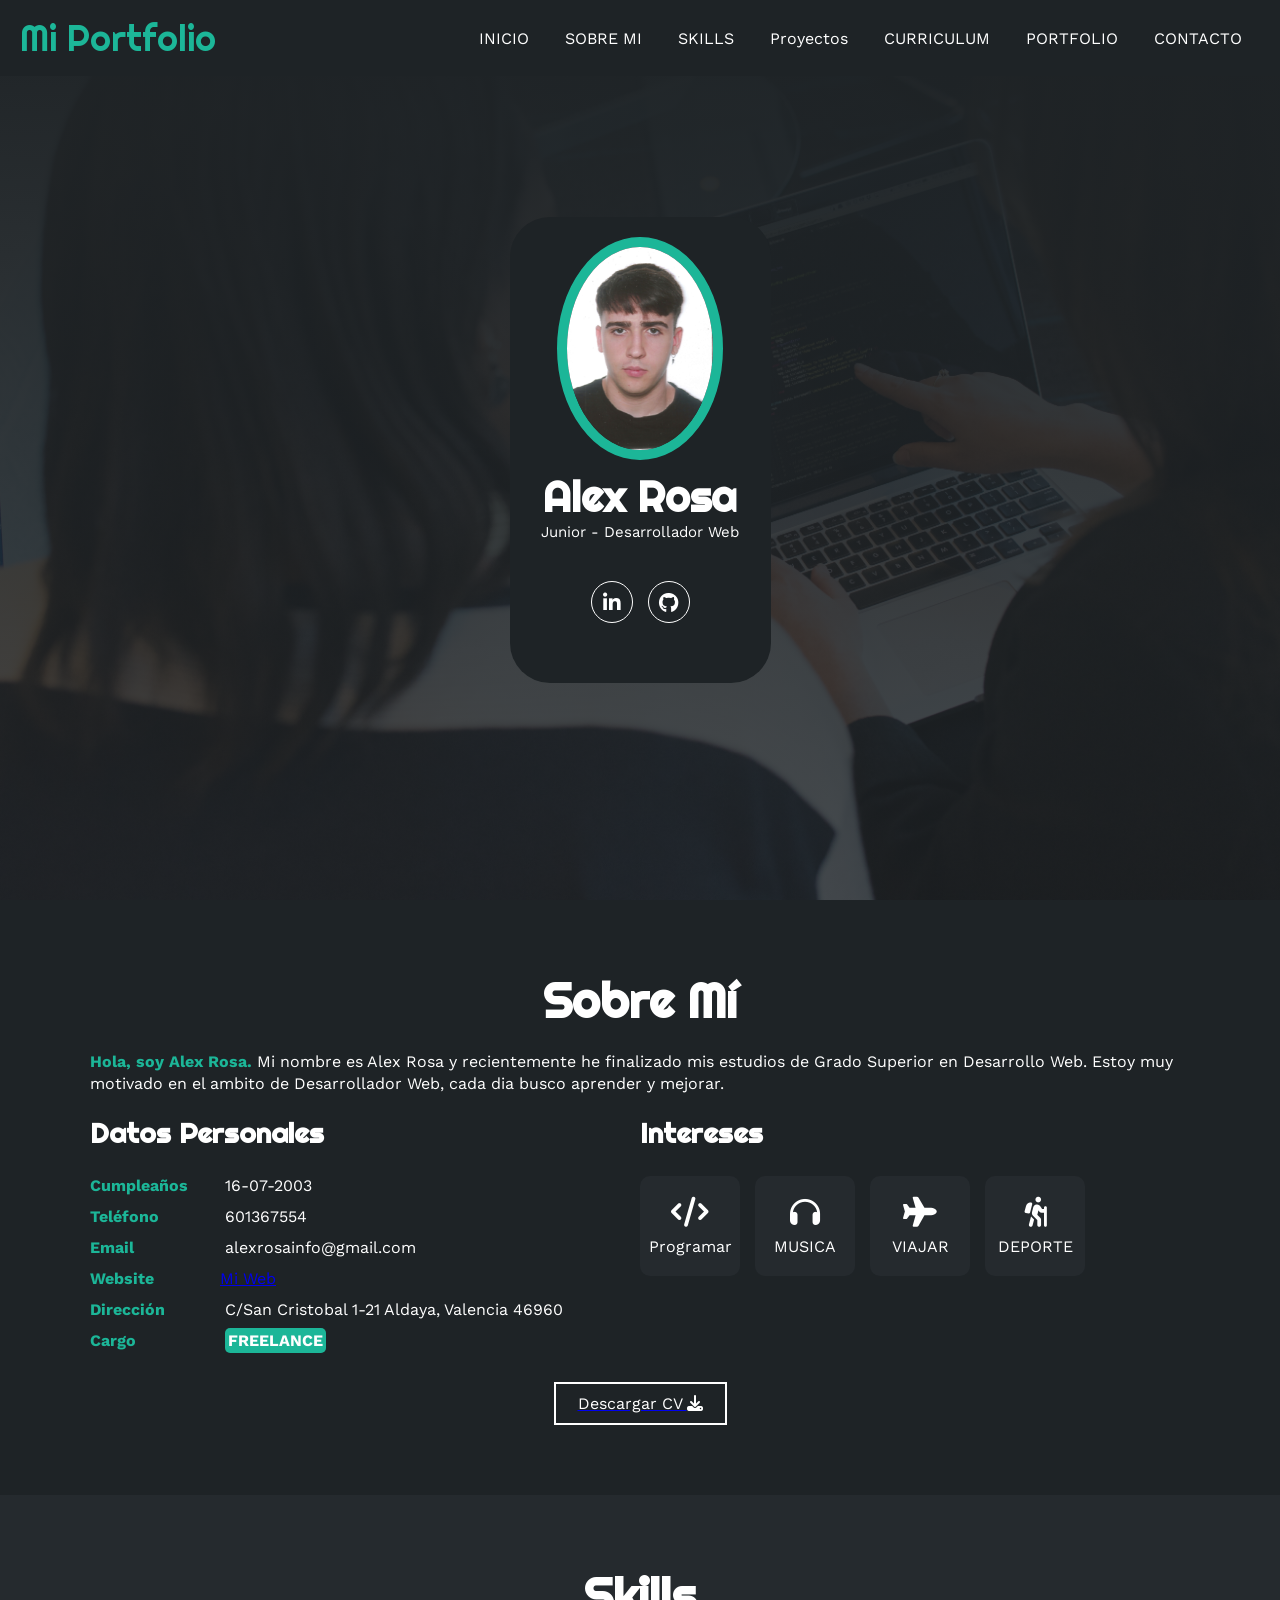
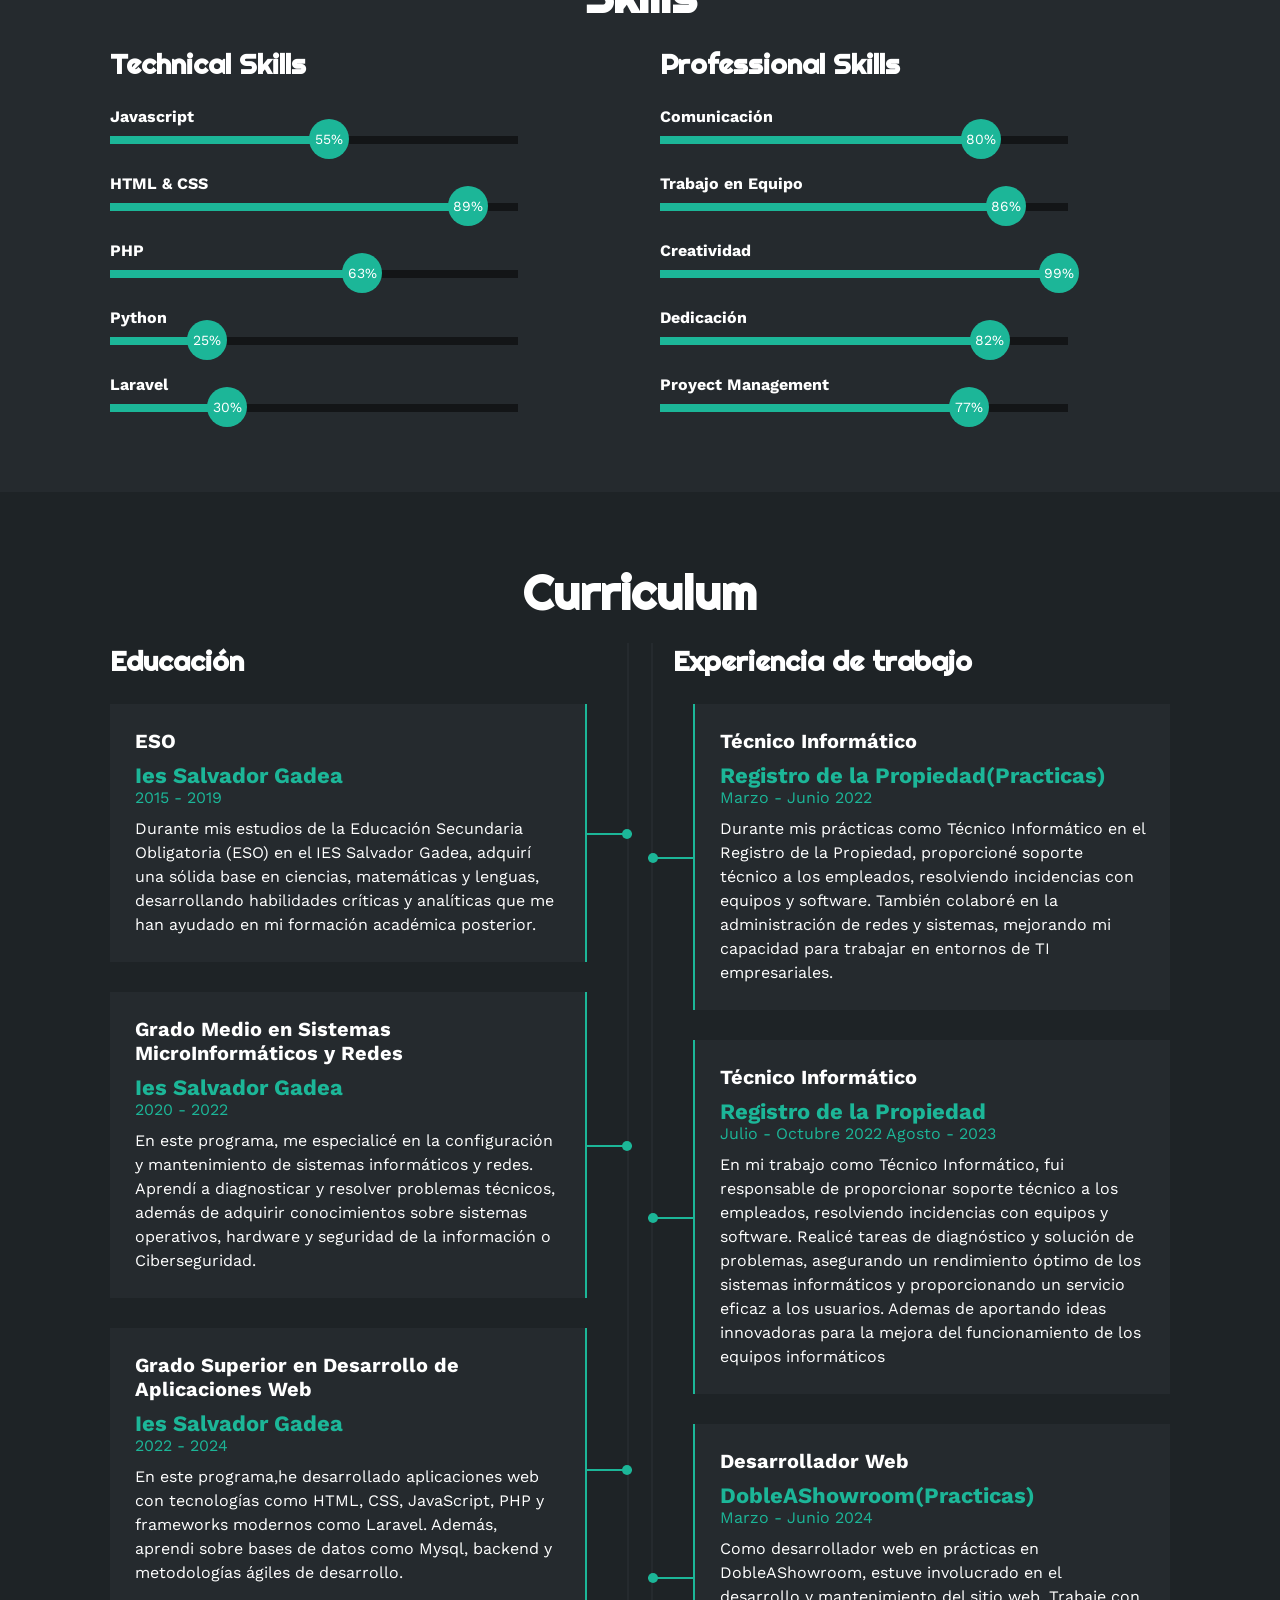
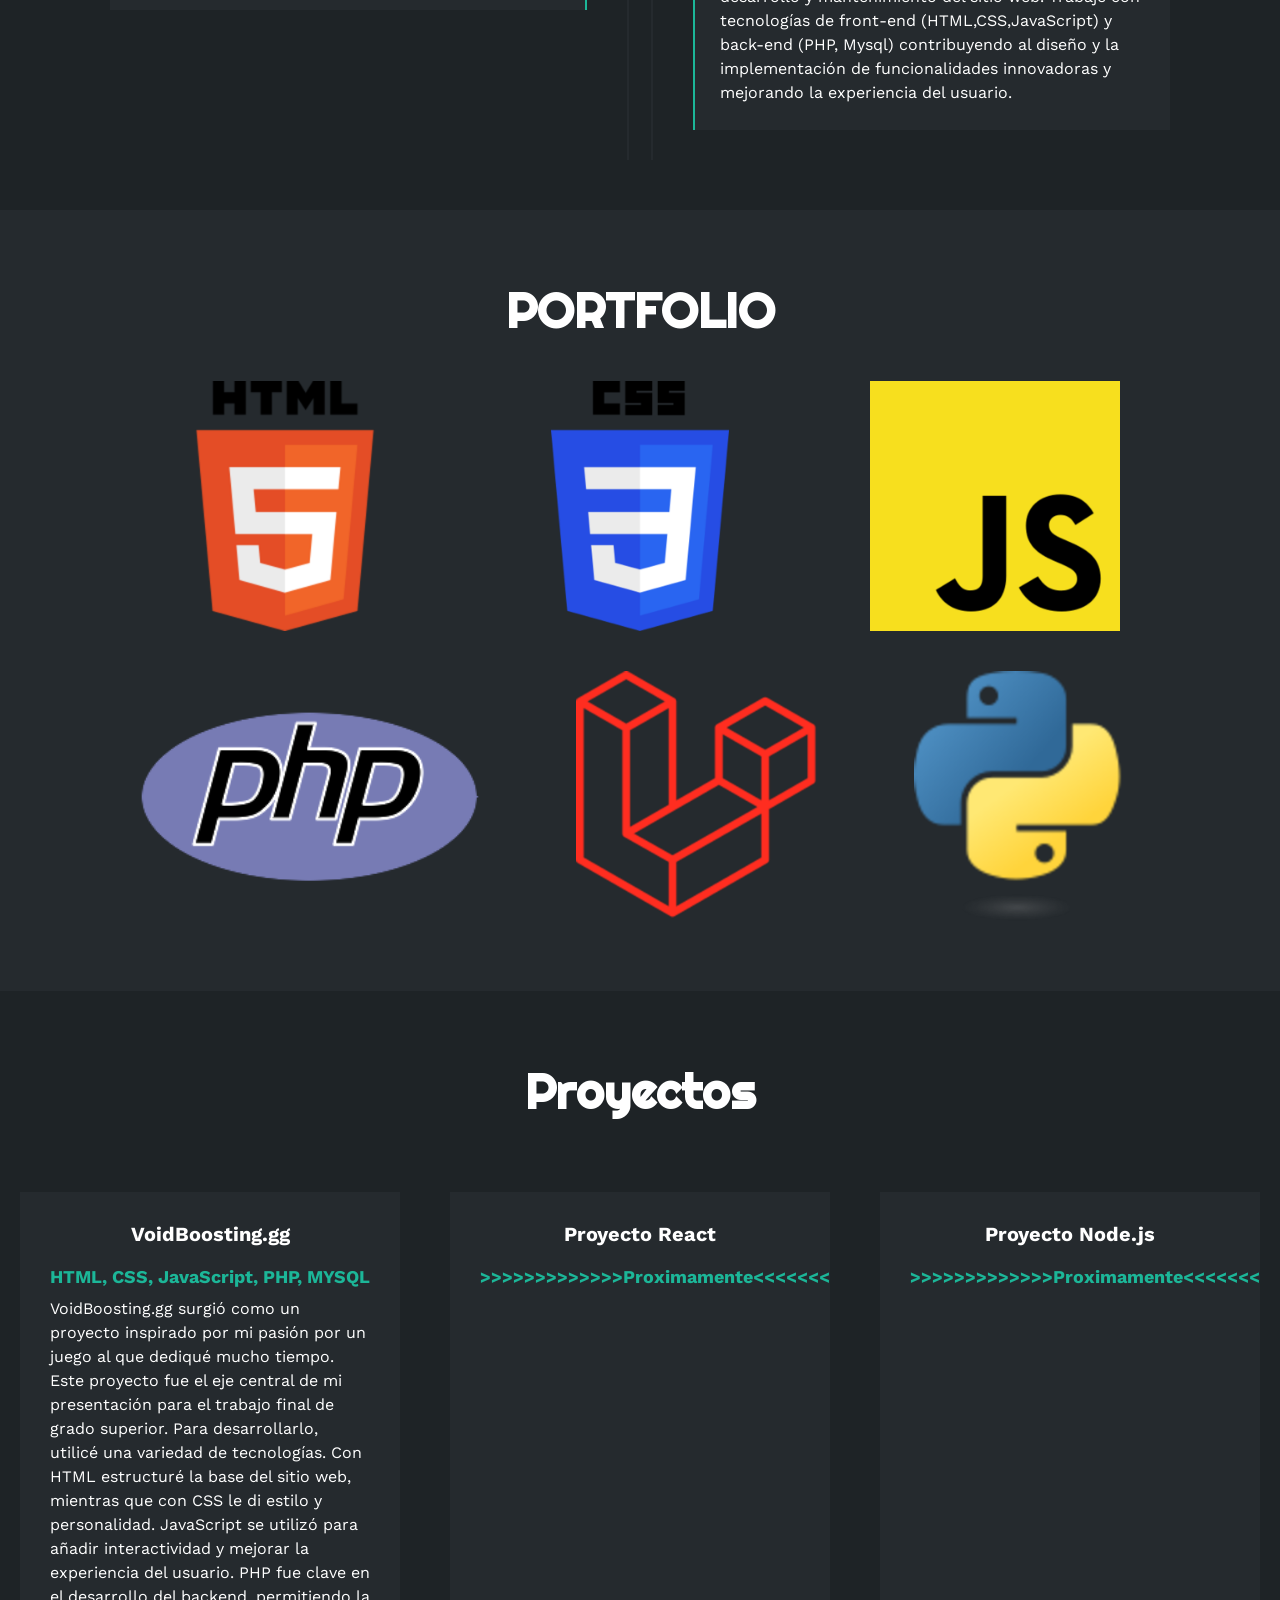
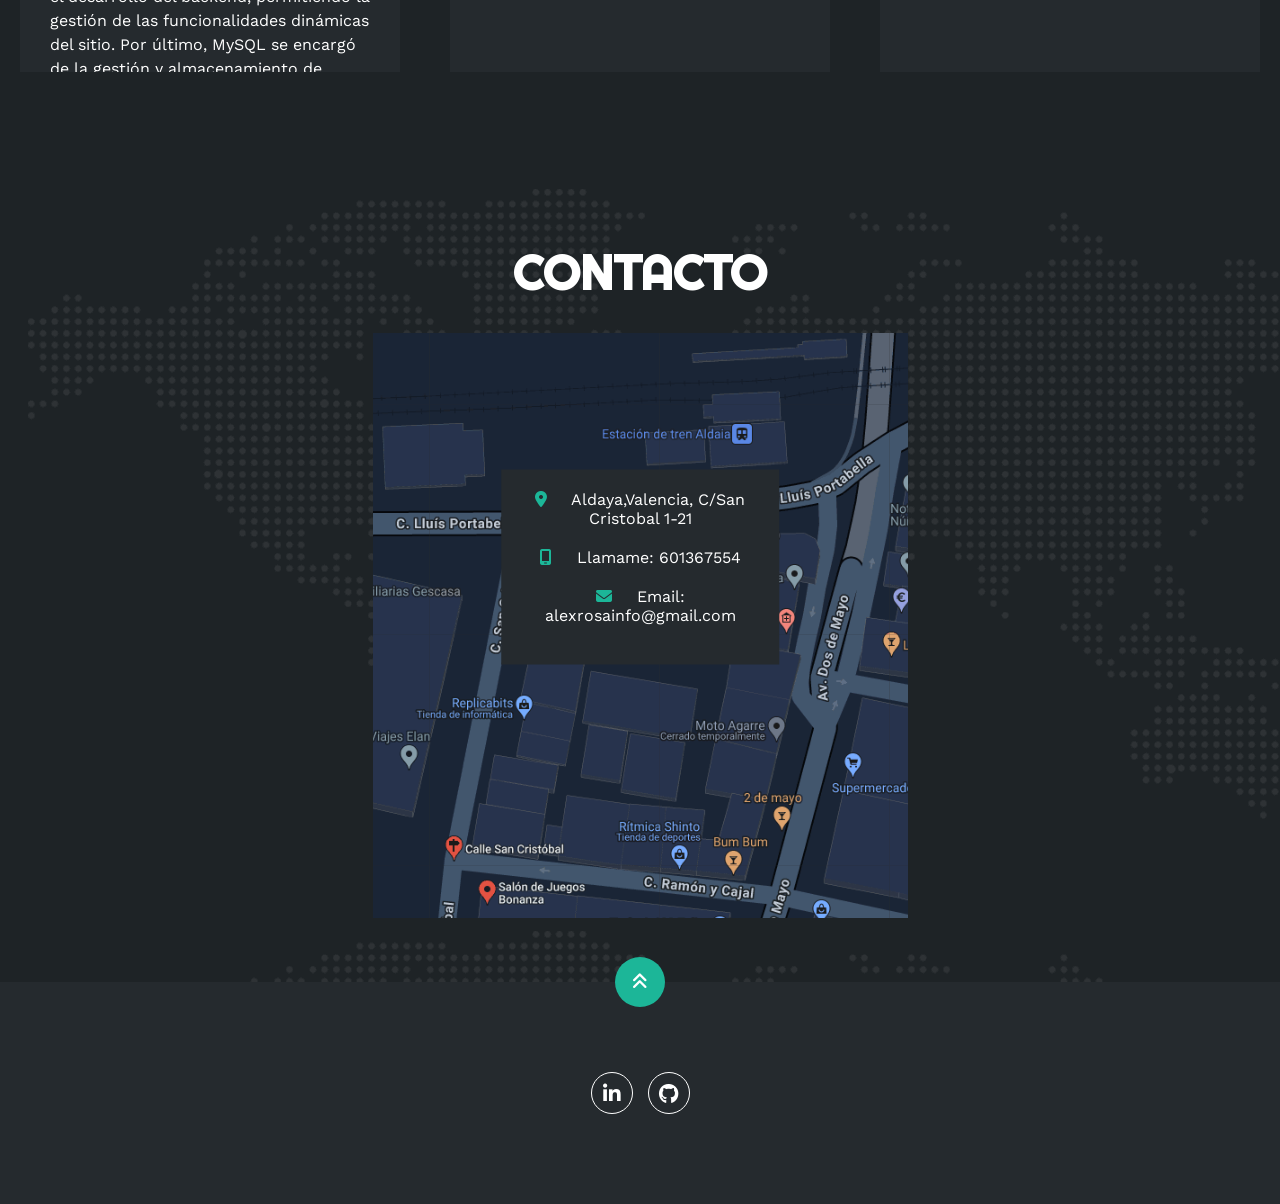
==== commit 63c9ec39: "commit2" ====
--- a/index.html
+++ b/index.html
@@ -20,6 +20,7 @@
                     <li><a href="#inicio" onclick="seleccionar()">INICIO</a></li>
                     <li><a href="#sobremi" onclick="seleccionar()">SOBRE MI</a></li>
                     <li><a href="#skills" onclick="seleccionar()">SKILLS</a></li>
+                    <li><a href="#proyectos" onclick="seleccionar()">Proyectos</a></li>
                     <li><a href="#curriculum" onclick="seleccionar()">CURRICULUM</a></li>
                     <li><a href="#portfolio" onclick="seleccionar()">PORTFOLIO</a></li>
                     <li><a href="#contacto" onclick="seleccionar()">CONTACTO</a></li>
@@ -71,8 +72,8 @@
                             alexrosainfo@gmail.com
                         </li>
                         <li>
-                            <strong>Website</strong>
-                            www.example.com
+                            <strong>Website</strong><a href="https://alexrosa16.github.io/Portfolio/">Mi Web</a>
+                            
                         </li>
                         <li>
                             <strong>Dirección</strong>
@@ -330,24 +331,48 @@
         </div>
     </section>
 
+    
+    <section id="proyectos" class="proyectos">
+        <div class="contenido-seccion">
+            <h2>Proyectos</h2>
+            <div class="fila">
+                    <div class="item">
+                        <h4>VoidBoosting.gg</h4>
+                        <span class="casa">HTML, CSS, JavaScript, PHP, MYSQL </span>
+                        <p>VoidBoosting.gg surgió como un proyecto inspirado por mi pasión por un juego al que dediqué mucho tiempo. Este proyecto fue el eje central de mi presentación para el trabajo final de grado superior. Para desarrollarlo, utilicé una variedad de tecnologías. Con HTML estructuré la base del sitio web, mientras que con CSS le di estilo y personalidad. JavaScript se utilizó para añadir interactividad y mejorar la experiencia del usuario. PHP fue clave en el desarrollo del backend, permitiendo la gestión de las funcionalidades dinámicas del sitio. Por último, MySQL se encargó de la gestión y almacenamiento de datos, garantizando un manejo eficiente de la base de datos.</p>                        <div class="conectori">
+                            <div class="circuloi"></div>
+                            <div class="overlay">
+                                <img src="img/VOIDGG (1).png">
+                            </div>
+                        </div>
+                    </div>
+                    <div class="item">
+                        <h4>Proyecto React</h4>
+                        <span class="casa">>>>>>>>>>>>>>Proximamente<<<<<<<<<<<<</span>
+                        <div class="conectori">
+                            <div class="circuloi"></div>
+                        </div>
+                    </div>
+                    <div class="item">
+                        <h4>Proyecto Node.js</h4>
+                        <span class="casa">>>>>>>>>>>>>>Proximamente<<<<<<<<<<<<</span>
+                        <div class="conectori">
+                            <div class="circuloi"></div>
+                        </div>
+                    </div>
+                </div>
+
+                
+            </div>
+    </section>
+
+
     <!-- SECCION CONTACTO -->
     <section id="contacto" class="contacto">
         <div class="contenido-seccion">
             <h2>CONTACTO</h2>
             <div class="fila">
                 <!-- Formulario -->
-                <div class="col">
-                    <input type="text" placeholder="Tú Nombre">
-                    <input type="text" placeholder="Número telefónico">
-                    <input type="text" placeholder="Dirección de correo">
-                    <input type="text" placeholder="Tema">
-                    <textarea name="" id="" cols="30" rows="10" placeholder="Mensaje"></textarea>
-                    <button>
-                        Enviar Mensaje<i class="fa-solid fa-paper-plane"></i>
-                        <span class="overlay"></span>
-                    </button>
-                </div>
-                <!-- Mapa -->
                 <div class="col">
                     <img src="img/ubicacion.png" alt="">
                     <div class="info">
--- a/estilo.css
+++ b/estilo.css
@@ -581,6 +581,98 @@
     margin-bottom: 0px;
 }
 
+.proyectos{
+    background-color: #1e2326;
+    color: #fff;
+    padding: 50px 20px;
+}
+.proyectos .contenido-seccion{
+    max-width: 1500px;
+    margin: auto;
+}
+.proyectos h2{
+    font-size: 48px;
+    font-family: 'Righteous';
+    text-align: center;
+    padding: 20px 0px;
+
+}
+.proyectos .fila{
+    display: flex;
+    gap: 50px;
+}
+
+
+.proyectos .fila .item{
+    padding: 30px;
+    margin-bottom: 50px;
+    margin-top: 50px;
+    background-color: #252A2E;
+    position: relative;
+    width: 500px;
+    height: 480px;
+    overflow: hidden; 
+
+}
+.proyectos .fila .item h4{
+    font-size: 20px;
+    margin-bottom: 20px;
+    text-align: center;
+}
+
+.proyectos .fila .item p {
+    line-height: 24px;
+  }
+
+.proyectos .fila .item .fecha{
+    display: block;
+    color: #1CB698;
+    margin-bottom: 10px;
+}
+.proyectos .fila .item p{
+    line-height: 24px;
+}
+
+.proyectos .fila .item .casa{
+    color: #1CB698;
+    font-size: 18px;
+    font-weight: bold;
+    display: block;
+    margin-bottom: 10px;
+
+}
+
+
+/* Estilo del overlay */
+.proyectos .fila .item .overlay {
+    position: absolute;
+    top: 0;
+    left: 0;
+    width: 100%;
+    height: 100%;
+    background-color: #1CB698; /* Fondo semitransparente */
+    display: flex;
+    align-items: center;
+    justify-content: center;
+    opacity: 0;
+    transition: opacity 0.3s ease;
+}
+
+/* Imagen dentro del overlay */
+.proyectos .fila .item .overlay img {
+    width: 100%; /* Haz que la imagen ocupe el 100% del ancho */
+    height: 100%; /* Haz que la imagen ocupe el 100% de la altura */
+    object-fit: fill; /* Ajusta la imagen para que quepa dentro del contenedor */
+
+}
+
+/* Mostrar el overlay al hacer hover en .item */
+.proyectos .fila .item:hover .overlay {
+    opacity: 1;
+}
+
+
+
 /* SECCION CONTACTO */
 .contacto{
     background-image: url(img/contact_bg.png);
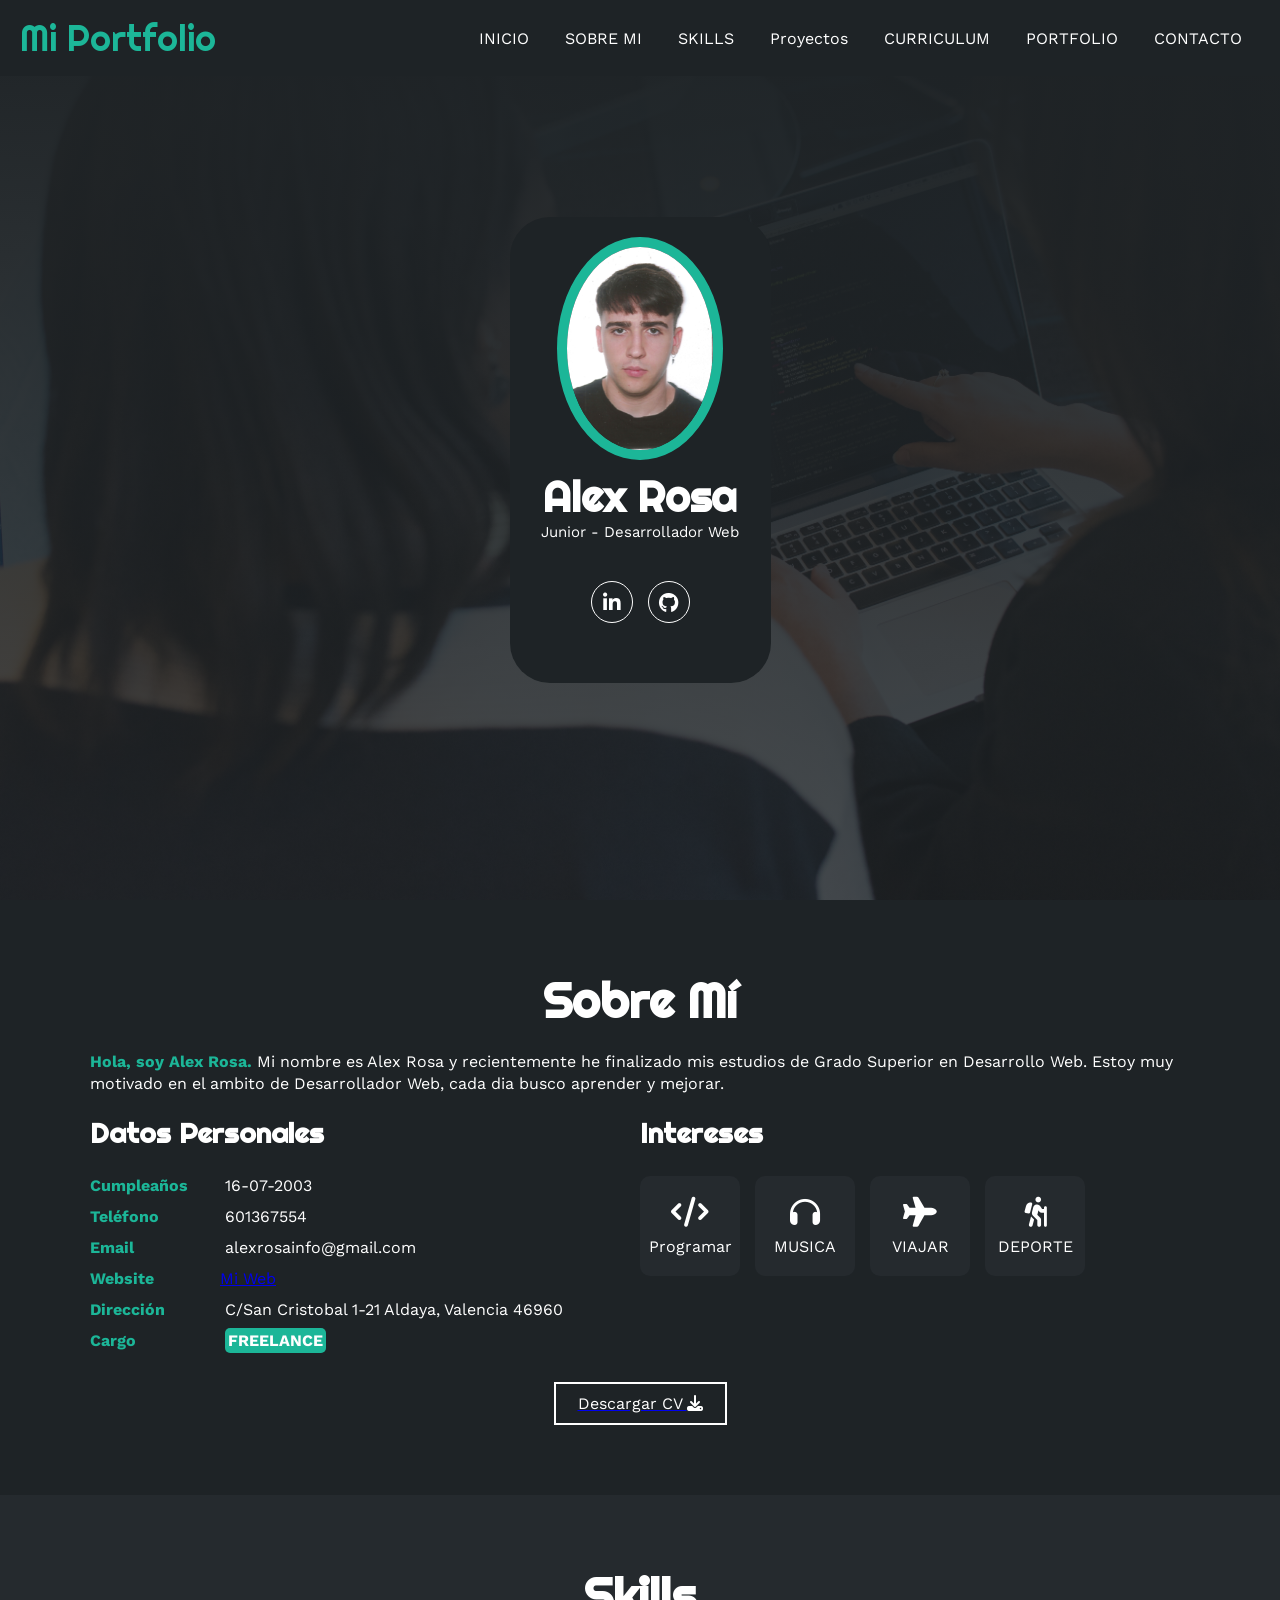
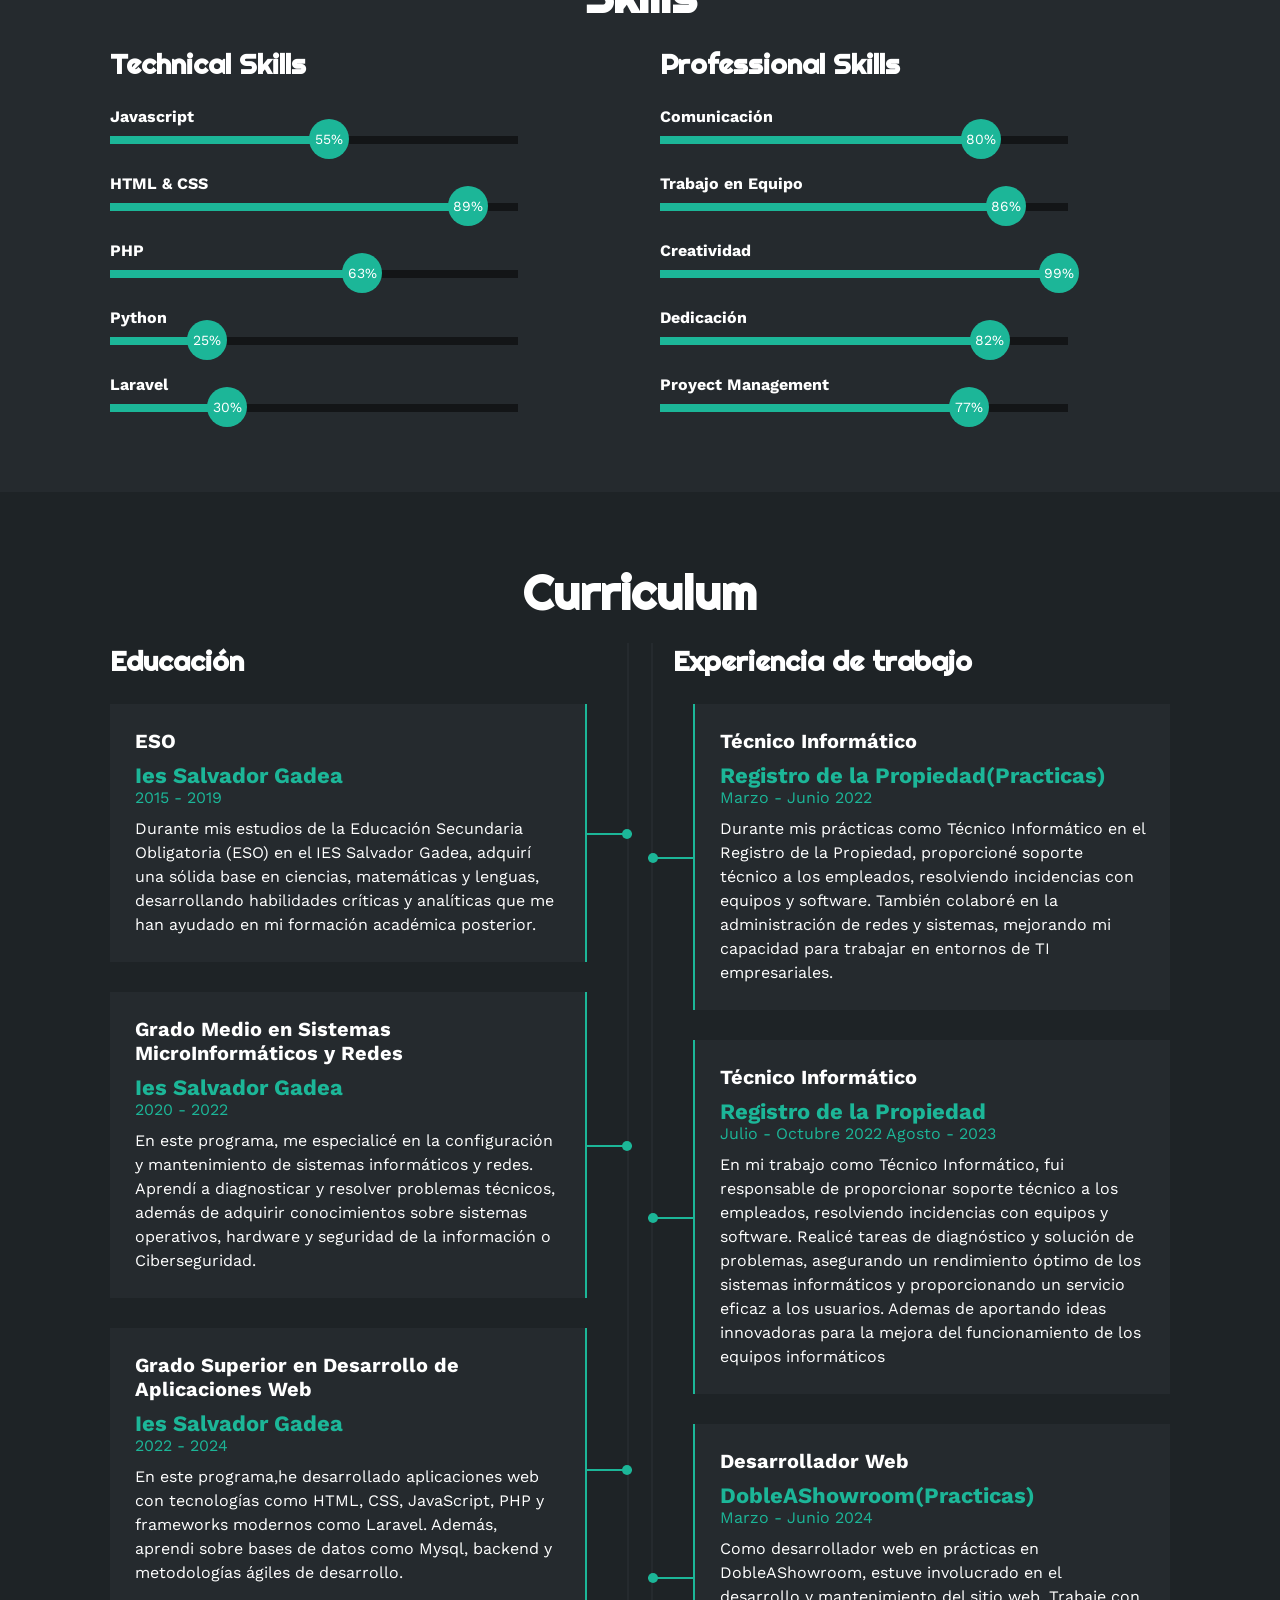
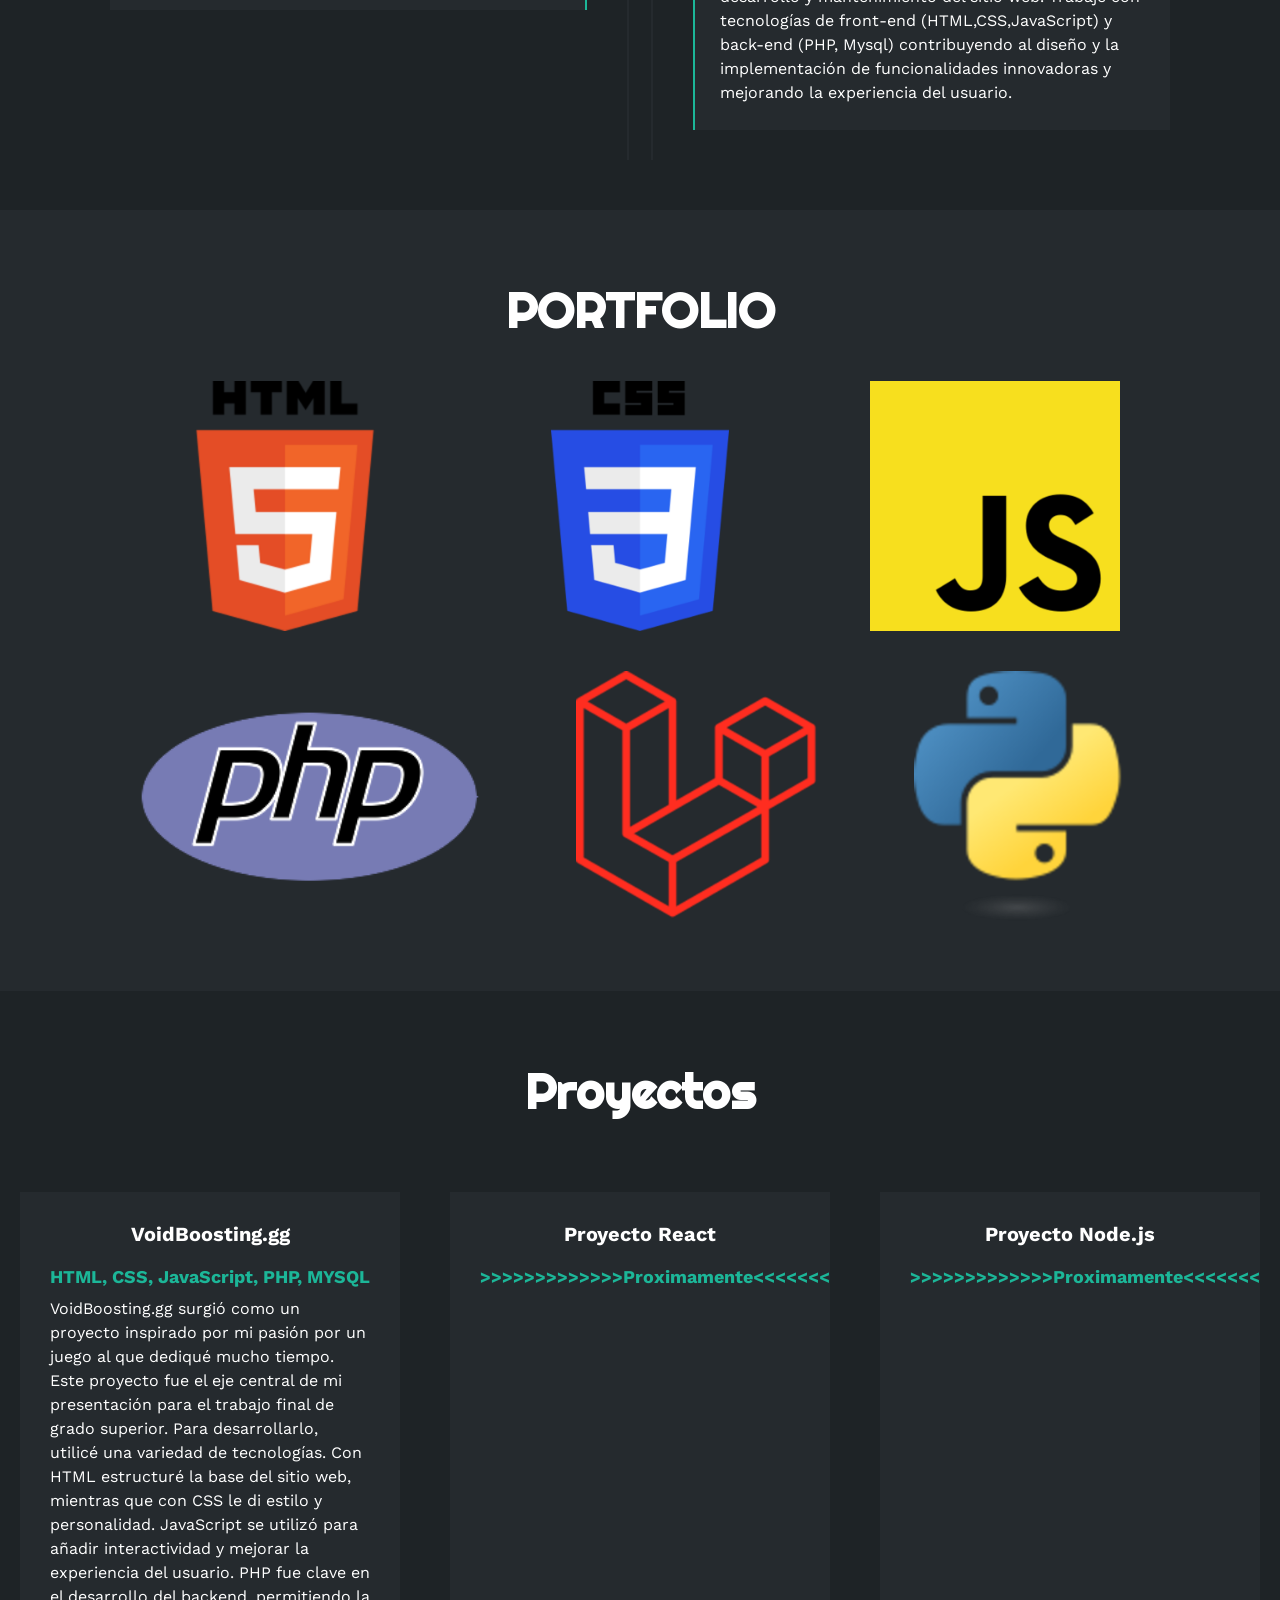
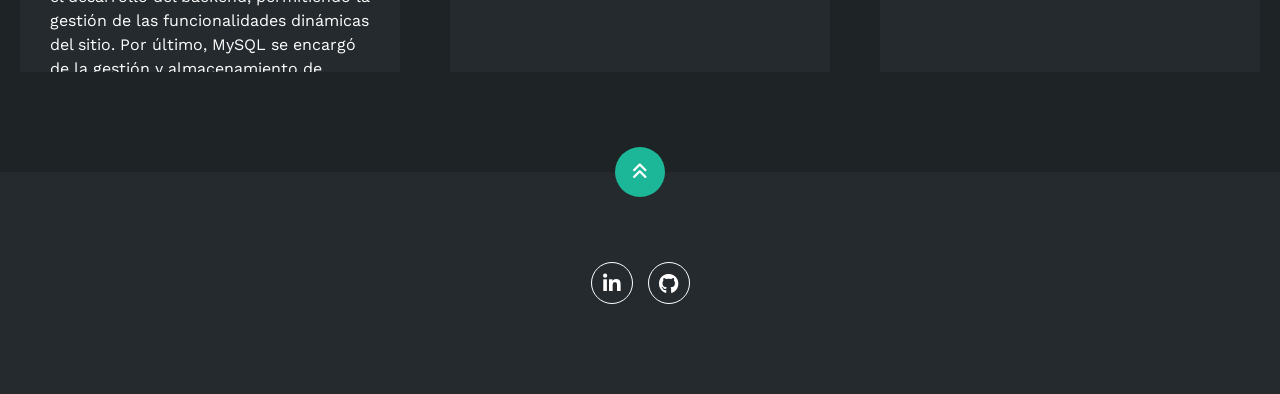
==== commit 6a588e85: "Update index.html" ====
--- a/index.html
+++ b/index.html
@@ -366,36 +366,6 @@
             </div>
     </section>
 
-
-    <!-- SECCION CONTACTO -->
-    <section id="contacto" class="contacto">
-        <div class="contenido-seccion">
-            <h2>CONTACTO</h2>
-            <div class="fila">
-                <!-- Formulario -->
-                <div class="col">
-                    <img src="img/ubicacion.png" alt="">
-                    <div class="info">
-                        <ul>
-                            <li>
-                                <i class="fa-solid fa-location-dot"></i>
-                                Aldaya,Valencia, C/San Cristobal 1-21
-                            </li>
-                            <li>
-                                <i class="fa-solid fa-mobile-screen"></i>
-                                Llamame: 601367554
-                            </li>
-                            <li>
-                                <i class="fa-solid fa-envelope"></i>
-                                Email: alexrosainfo@gmail.com
-                            </li>
-                        </ul>
-                    </div>
-                </div>
-            </div>
-        </div>
-    </section>
-
     <!-- footer -->
     <footer>
         <a href="#inicio" class="arriba">
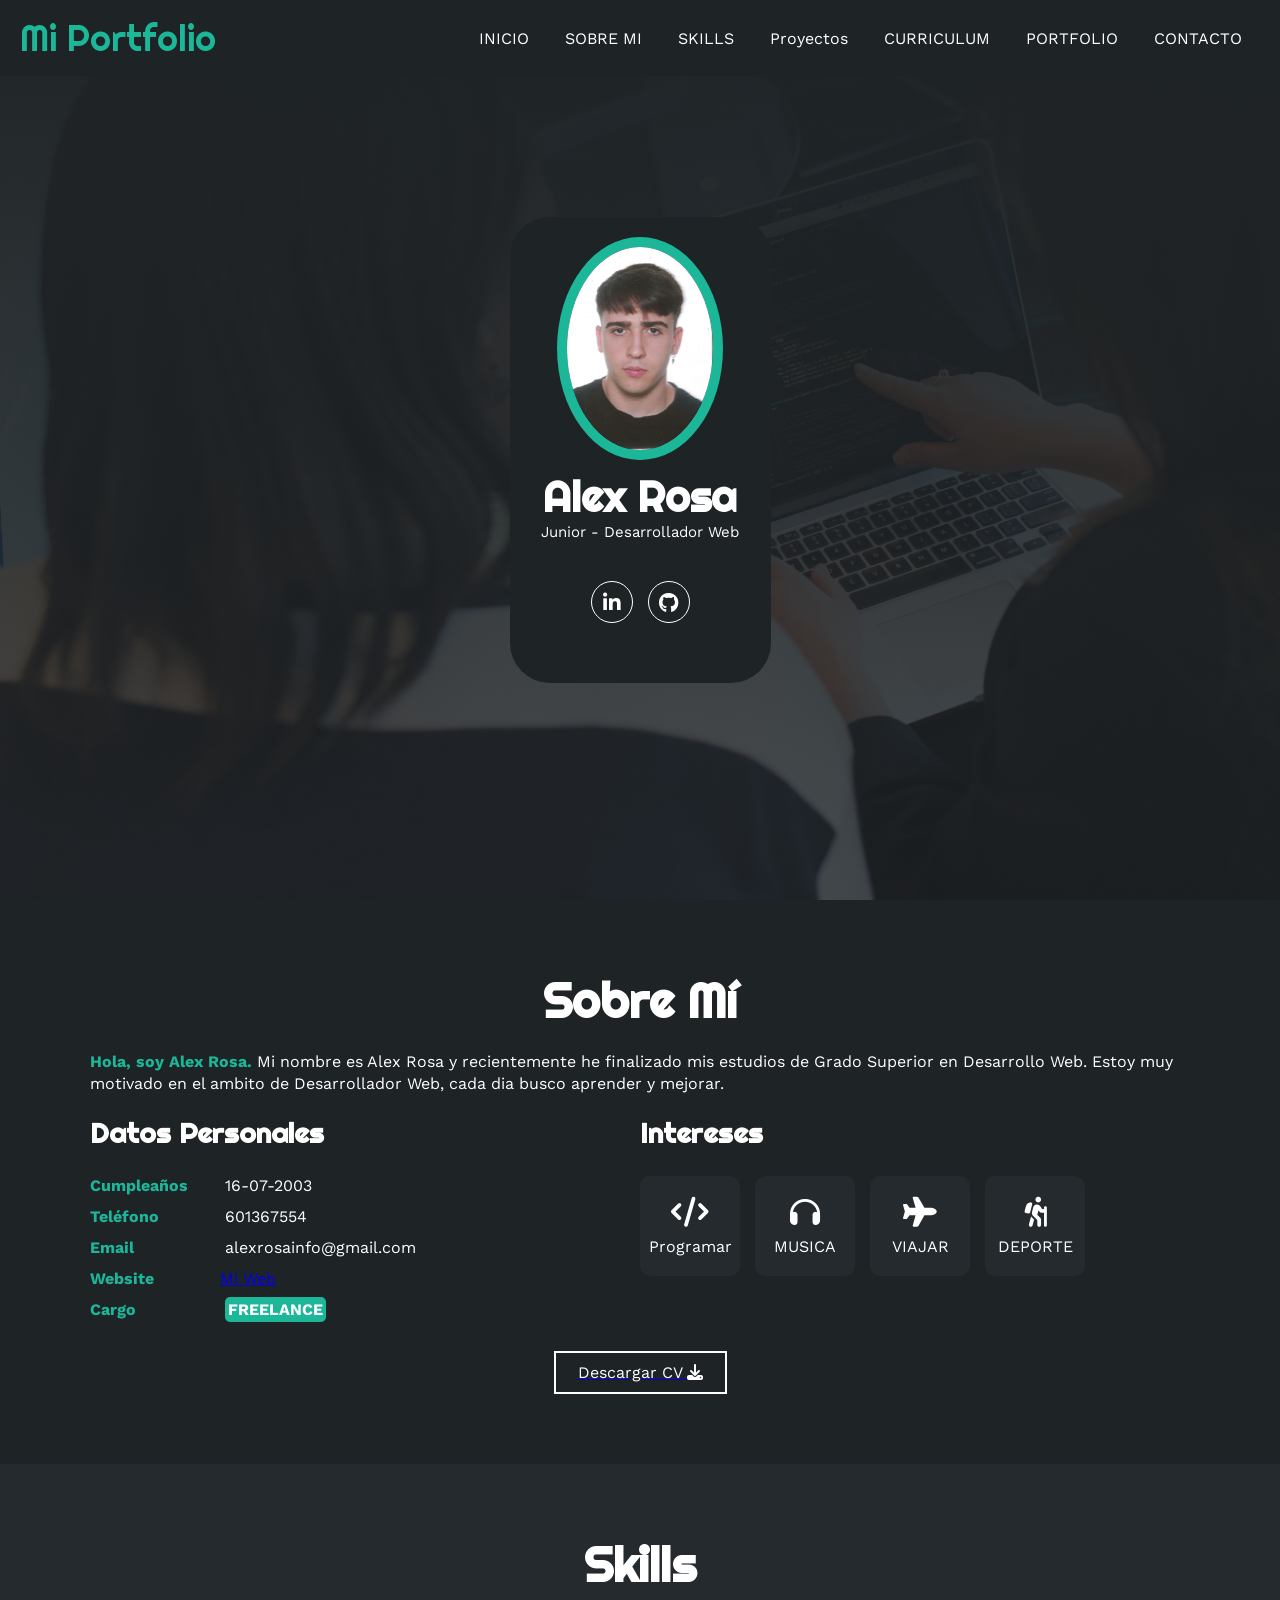
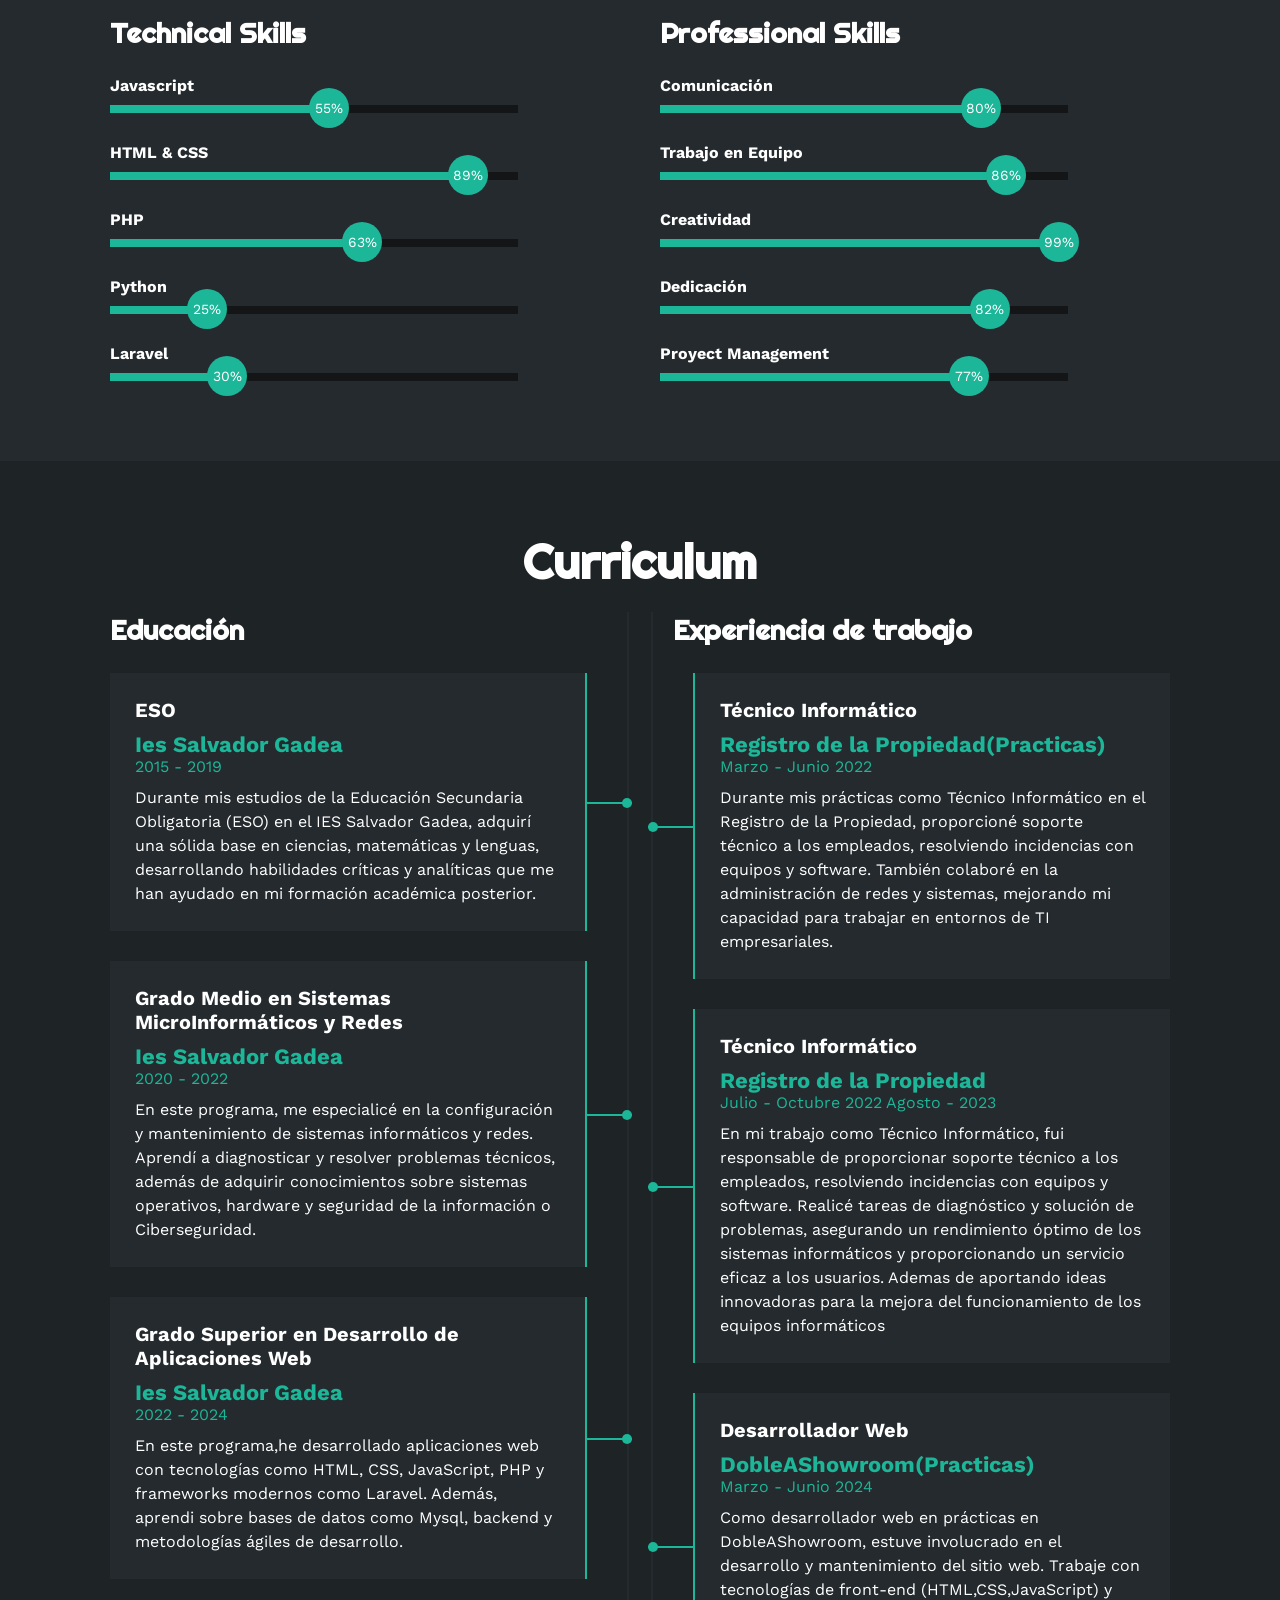
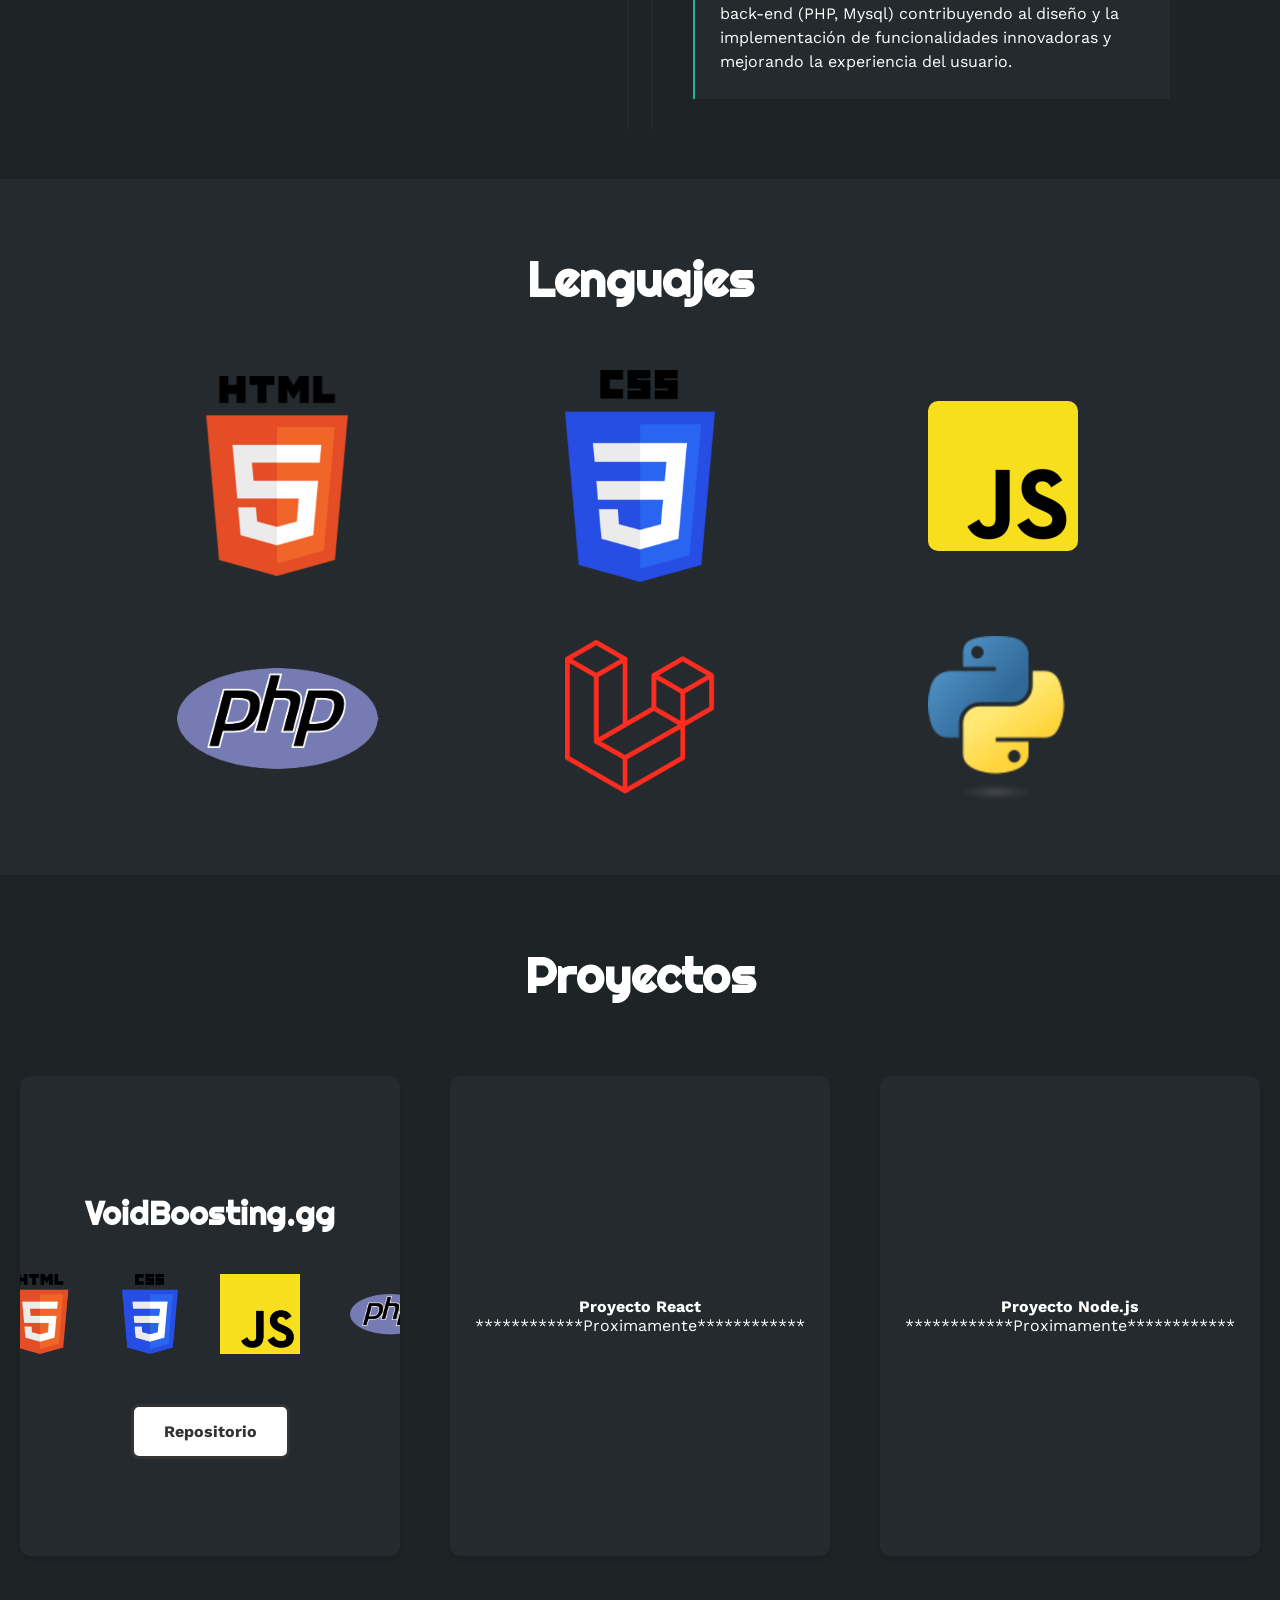
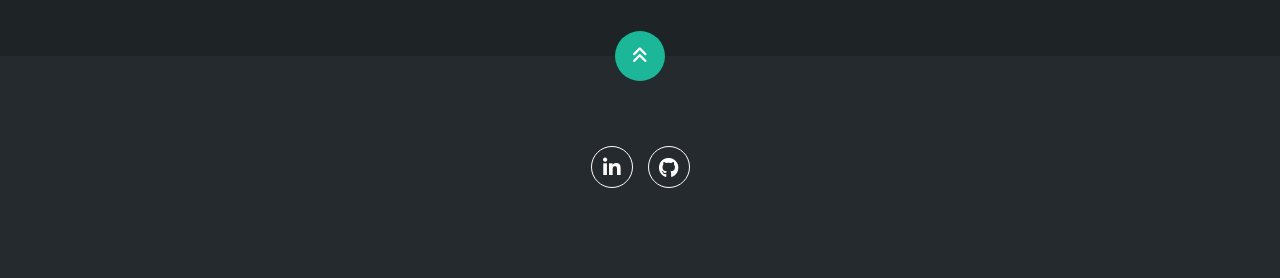
==== commit 8287155a: "PortfolioCompleto" ====
--- a/index.html
+++ b/index.html
@@ -76,10 +76,6 @@
                             
                         </li>
                         <li>
-                            <strong>Dirección</strong>
-                            C/San Cristobal 1-21 Aldaya, Valencia 46960
-                        </li>
-                        <li>
                             <strong>Cargo</strong>
                             <span>FREELANCE</span>
                         </li>
@@ -289,43 +285,25 @@
     <!-- SECCION PORTFOLIO -->
     <section id="portfolio" class="portfolio">
         <div class="contenido-seccion">
-            <h2>PORTFOLIO</h2>
+            <h2>Lenguajes</h2>
             <div class="galeria">
                 <div class="proyecto">
                     <img src="img/htmld.png" alt="">
-                    <div class="overlay">
-                        <h3>HTML</h3>
-                    </div>
-                </div>
-                <div class="proyecto">
+                </div>
+                <div class="proyecto1">
                     <img src="img/css.png" alt="">
-                    <div class="overlay">
-                        <h3>CSS</h3>
-                    </div>
-                </div>
-                <div class="proyecto">
+                </div>
+                <div class="proyecto2">
                     <img src="img/js.png" alt="">
-                    <div class="overlay">
-                        <h3>JavaScript</h3>
-                    </div>
-                </div>
-                <div class="proyecto1">
+                </div>
+                <div class="proyecto3">
                     <img src="img/php.png" alt="">
-                    <div class="overlay">
-                        <h3>PHP</h3>
-                    </div>
-                </div>
-                <div class="proyecto">
+                </div>
+                <div class="proyecto4">
                     <img src="img/Laravel.png" alt="">
-                    <div class="overlay">
-                        <h3>Laravel</h3>
-                    </div>
-                </div>
-                <div class="proyecto">
+                </div>
+                <div class="proyecto5">
                     <img src="img/Python.png" alt="">
-                    <div class="overlay">
-                        <h3>Python</h3>
-                    </div>
                 </div>
             </div>
         </div>
@@ -336,35 +314,36 @@
         <div class="contenido-seccion">
             <h2>Proyectos</h2>
             <div class="fila">
-                    <div class="item">
-                        <h4>VoidBoosting.gg</h4>
-                        <span class="casa">HTML, CSS, JavaScript, PHP, MYSQL </span>
-                        <p>VoidBoosting.gg surgió como un proyecto inspirado por mi pasión por un juego al que dediqué mucho tiempo. Este proyecto fue el eje central de mi presentación para el trabajo final de grado superior. Para desarrollarlo, utilicé una variedad de tecnologías. Con HTML estructuré la base del sitio web, mientras que con CSS le di estilo y personalidad. JavaScript se utilizó para añadir interactividad y mejorar la experiencia del usuario. PHP fue clave en el desarrollo del backend, permitiendo la gestión de las funcionalidades dinámicas del sitio. Por último, MySQL se encargó de la gestión y almacenamiento de datos, garantizando un manejo eficiente de la base de datos.</p>                        <div class="conectori">
-                            <div class="circuloi"></div>
-                            <div class="overlay">
-                                <img src="img/VOIDGG (1).png">
-                            </div>
-                        </div>
-                    </div>
-                    <div class="item">
+                <!-- Item 1 -->
+                <div class="item">
+                    <h2>VoidBoosting.gg</h2>
+                    <div class="imagenes-container">
+                        <img class="imagenesitem1" src="img/htmld.png" alt="HTML">
+                        <img class="imagenesitem2" src="img/css.png" alt="CSS">
+                        <img class="imagenesitem3" src="img/js.png" alt="JavaScript">
+                        <img class="imagenesitem4" src="img/php.png" alt="PHP">
+                    </div>
+                    <button class="repositoriovoidboosting" onclick="window.location.href='https://github.com/AlexRosa16/Voidboosting-Updated'">Repositorio</button>
+                </div>
+                <div class="item">
                         <h4>Proyecto React</h4>
-                        <span class="casa">>>>>>>>>>>>>>Proximamente<<<<<<<<<<<<</span>
-                        <div class="conectori">
-                            <div class="circuloi"></div>
-                        </div>
-                    </div>
-                    <div class="item">
+                        <span class="casa">************Proximamente************</span>
+                        <div class="conectori">
+                            <div class="circuloi"></div>
+                        </div>
+                </div>
+                <div class="item">
                         <h4>Proyecto Node.js</h4>
-                        <span class="casa">>>>>>>>>>>>>>Proximamente<<<<<<<<<<<<</span>
-                        <div class="conectori">
-                            <div class="circuloi"></div>
-                        </div>
-                    </div>
-                </div>
-
+                        <span class="casa">************Proximamente************</span>
+                        <div class="conectori">
+                            <div class="circuloi"></div>
+                        </div>
+                </div>
                 
-            </div>
-    </section>
+
+                
+            </div>
+        </section>
 
     <!-- footer -->
     <footer>
--- a/estilo.css
+++ b/estilo.css
@@ -6,10 +6,9 @@
     padding: 0;
 }
 html{
-    /* me permite deslizar cuando hago clic en los links del menu */
     scroll-behavior: smooth;
 }
-/* MENU */
+
 .contenedor-header{
     background: #1e2326;
     position: fixed;
@@ -268,7 +267,6 @@
     right: -15px;
     font-size: 14px;
 }
-/* Estas clases se agregaran dinamicamente mediante javascript */
 .skills .skill .javascript{
     width: 0%;
     animation: 2s javascript forwards;
@@ -358,7 +356,6 @@
     0%{width: 0%;}
     100%{width: 77%;}
 }
-/* SECCION CURRICULUM */
 .curriculum{
     background-color: #1e2326;
     color: #fff;
@@ -484,102 +481,94 @@
 }
 
 .portfolio .galeria {
-    display: flex;
-    flex-wrap: wrap;
-    justify-content: space-around;
+    display: grid; 
+    grid-template-columns: repeat(3, 1fr);
+    gap: 30px; 
+    justify-content: center; 
+    justify-items: center; 
+    align-items: center; 
+    margin: 20px; 
 }
 
 .portfolio .galeria .proyecto {
-    position: relative;
-    height: 250px; /* Altura fija para mantener proporción */
     margin: 20px;
-    cursor: pointer;
-    overflow: hidden; /* Oculta el desbordamiento de las imágenes */
 }
 
 .portfolio .galeria .proyecto img {
-    width: 100%;
-    height: 100%;
-    object-fit: cover; /* Mantiene la proporción y llena el contenedor */
-    display: block;
-}
-
-
-.portfolio .galeria .proyecto .overlay {
-    position: absolute;
-    top: 0;
-    width: 100%;
-    height: 100%;
-    text-align: center;
-    background: linear-gradient(rgba(28, 182, 152, 0.8), rgba(28, 182, 152, 0.8));
-    display: flex;
-    flex-direction: column;
-    justify-content: center;
-    transition: 1s;
-    font-size: 18px;
-    letter-spacing: 3px;
-    opacity: 0;
-}
-
-.portfolio .galeria .proyecto .overlay h3 {
-    margin-bottom: 20px;
-    transition: 1s;
-}
-
-.portfolio .galeria .proyecto:hover .overlay {
-    opacity: 1;
-}
-
-.portfolio .galeria .proyecto:hover .overlay h3 {
-    margin-bottom: 0px;
-}
-
+    width: 200px;
+    border-radius: 10px;
+    transition: transform 0.3s ease; 
+}
+
+/* Efecto hover */
+.portfolio .galeria .proyecto img:hover {
+    transform: scale(1.1); 
+}
 
 .portfolio .galeria .proyecto1 {
-    position: relative;
-    height: 250px; /* Altura fija para mantener proporción */
     margin: 20px;
-    cursor: pointer;
-    overflow: hidden; /* Oculta el desbordamiento de las imágenes */
 }
 
 .portfolio .galeria .proyecto1 img {
-    width: 340px;
-    height: 100%;
-    object-fit: cover; /* Mantiene la proporción y llena el contenedor */
-    display: block;
-}
-
-
-.portfolio .galeria .proyecto1 .overlay {
-    position: absolute;
-    top: 0;
-    width: 110%;
-    height: 110%;
-    text-align: center;
-    background: linear-gradient(rgba(28, 182, 152, 0.8), rgba(28, 182, 152, 0.8));
-    display: flex;
-    flex-direction: column;
-    justify-content: center;
-    transition: 1s;
-    font-size: 18px;
-    letter-spacing: 3px;
-    opacity: 0;
-    padding: 100px;
-}
-
-.portfolio .galeria .proyecto1 .overlay h3 {
-    margin-bottom: 20px;
-    transition: 1s;
-}
-
-.portfolio .galeria .proyecto1:hover .overlay {
-    opacity: 1;
-}
-
-.portfolio .galeria .proyecto1:hover .overlay h3 {
-    margin-bottom: 0px;
-}
+    width: 150px;
+    border-radius: 10px; 
+    transition: transform 0.3s ease; 
+}
+
+
+.portfolio .galeria .proyecto1 img:hover {
+    transform: scale(1.1); 
+}
+.portfolio .galeria .proyecto2 img {
+    width: 150px; 
+    border-radius: 10px; 
+    transition: transform 0.3s ease; 
+}
+
+
+.portfolio .galeria .proyecto2 img:hover {
+    transform: scale(1.1); 
+}
+
+
+
+.portfolio .galeria .proyecto3 img:hover {
+    transform: scale(1.1);
+}
+
+.portfolio .galeria .proyecto3 img {
+    width: 250px;
+    border-radius: 10px; 
+    transition: transform 0.3s ease;
+}
+
+.portfolio .galeria .proyecto3 img:hover {
+    transform: scale(1.1); 
+}
+.portfolio .galeria .proyecto4 img:hover {
+    transform: scale(1.1);
+}
+
+.portfolio .galeria .proyecto4 img {
+    width: 150px; 
+    border-radius: 10px; 
+    transition: transform 0.3s ease;
+}
+
+.portfolio .galeria .proyecto4 img:hover {
+    transform: scale(1.1); 
+}
+
+.portfolio .galeria .proyecto5 img:hover {
+    transform: scale(1.1);
+}
+
+.portfolio .galeria .proyecto5 img {
+    width: 150px; 
+    border-radius: 10px; 
+    transition: transform 0.3s ease; 
+}
+
 
 .proyectos{
     background-color: #1e2326;
@@ -612,155 +601,84 @@
     width: 500px;
     height: 480px;
     overflow: hidden; 
-
-}
-.proyectos .fila .item h4{
-    font-size: 20px;
-    margin-bottom: 20px;
-    text-align: center;
-}
-
-.proyectos .fila .item p {
-    line-height: 24px;
-  }
-
-.proyectos .fila .item .fecha{
-    display: block;
-    color: #1CB698;
-    margin-bottom: 10px;
-}
+    border-radius: 10px;
+
+}
+
+
+.proyectos .fila .item h2 {
+    display: flex;
+    font-size: xx-large;
+    justify-content: center;
+    align-items: center;
+    text-align: center; 
+}
+
+.proyectos .item {
+    display: flex; 
+    flex-direction: column; 
+    justify-content: center; 
+    align-items: center; 
+    width: 300px; 
+    height: 400px; 
+    padding: 10px;
+    box-shadow: 0 4px 6px rgba(0, 0, 0, 0.1);
+    border-radius: 10px;
+}
+
+
+.proyectos .item .imagenes-container {
+    display: grid; 
+    grid-template-columns: repeat(5, 1fr); 
+    gap: 10px;
+    justify-content: center; 
+    margin: 20px 0;
+}
+
+
+.repositoriovoidboosting {
+    display: inline-block;
+    padding: 15px 30px; 
+    color: #333; 
+    background-color: #fff; 
+    border: 3px solid #333;
+    border-radius: 8px; 
+    font-size: 16px; 
+    font-weight: bold;
+    text-decoration: none;
+    cursor: pointer;
+    transition: all 0.3s ease;
+    margin-top: 30px; 
+}
+
+.repositoriovoidboosting:hover {
+    background-color: #333;
+    color: #fff;
+    box-shadow: 0 6px 12px rgba(0, 0, 0, 0.3); 
+}
+
+
 .proyectos .fila .item p{
     line-height: 24px;
 }
 
-.proyectos .fila .item .casa{
-    color: #1CB698;
-    font-size: 18px;
-    font-weight: bold;
-    display: block;
-    margin-bottom: 10px;
-
-}
-
-
-/* Estilo del overlay */
-.proyectos .fila .item .overlay {
-    position: absolute;
-    top: 0;
-    left: 0;
-    width: 100%;
-    height: 100%;
-    background-color: #1CB698; /* Fondo semitransparente */
-    display: flex;
-    align-items: center;
-    justify-content: center;
-    opacity: 0;
-    transition: opacity 0.3s ease;
-}
-
-/* Imagen dentro del overlay */
-.proyectos .fila .item .overlay img {
-    width: 100%; /* Haz que la imagen ocupe el 100% del ancho */
-    height: 100%; /* Haz que la imagen ocupe el 100% de la altura */
-    object-fit: fill; /* Ajusta la imagen para que quepa dentro del contenedor */
-
-}
-
-/* Mostrar el overlay al hacer hover en .item */
-.proyectos .fila .item:hover .overlay {
-    opacity: 1;
-}
-
-
-
-/* SECCION CONTACTO */
-.contacto{
-    background-image: url(img/contact_bg.png);
-    background-color: #1e2326;
-    color: #fff;
-    padding: 50px 0;
-    text-align: center;
-    align-items: center;
-    display: flex;
-}
-.contacto .contenido-seccion{
-    max-width: 1100px;
-    margin: auto;
-
-}
-.contacto h2{
-    font-size: 48px;
-    font-family: 'Righteous';
-    text-align: center;
-    padding: 20px 0;
-}
-.contacto .fila{
-    display: flex;
-}
-.contacto .col{
-    width: 100%;
-    padding: 10px;
-    position: relative;
-}
-.contacto .col input, .contacto .col textarea{
-    display: block;
-    width: 100%;
-    padding: 18px;
-    border: none;
-    margin-bottom: 20px;
-    background-color: #252A2E;
-    color: #fff;
-    font-size: 18px;
-}
-.contacto button{
-    cursor: pointer;
-    background-color: transparent;
-    border: 2px solid #fff;
-    width: fit-content;
-    display: block;
-    margin: 20px auto;
-    padding: 10px 22px;
-    font-size: 16px;
-    color: #fff;
-    position: relative;
-    z-index: 10;
-}
-.contacto button .overlay{
-    position: absolute;
-    top: 0;
-    left: 0;
-    width: 0;
-    height: 100%;
-    background-color: #1CB698;
-    z-index: -1;
-    transition: 1s;
-}
-.contacto button:hover .overlay{
-    width: 100%;
-}
-.contacto .col img{
-    width: 100%;
-}
-.contacto .col .info{
-    position: absolute;
-    top: 40%;
-    background-color: #252A2E;
-    padding: 20px;
-    max-width: 350px;
-    left: 50%;
-    transform: translate(-50%, -50%);
-}
-.contacto .col .info ul{
-    list-style: none;
-}
-.contacto .col .info ul li{
-    margin-bottom: 20px;
-}
-.contacto .col .info ul li i{
-    color: #1CB698;
-    display: inline-block;
-    margin-right: 20px;
-}
+.proyectos .item img {
+    width: 100px; 
+    height: 80px; 
+    object-fit: contain; 
+}
+
+
+
+.proyectos .item img:first-of-type {
+    margin-left: 20px; 
+}
+
+.proyectos .item img:last-of-type {
+    margin-left: 20px; 
+}
+
+
 footer{
     background-color: #252A2E;
     color: #fff;
@@ -799,7 +717,6 @@
     line-height: 50px;
     font-size: 18px;
 }
-/* SECCION RESPONSIVE */
 @media screen and (max-width:980px){
     nav{
         display: none;
